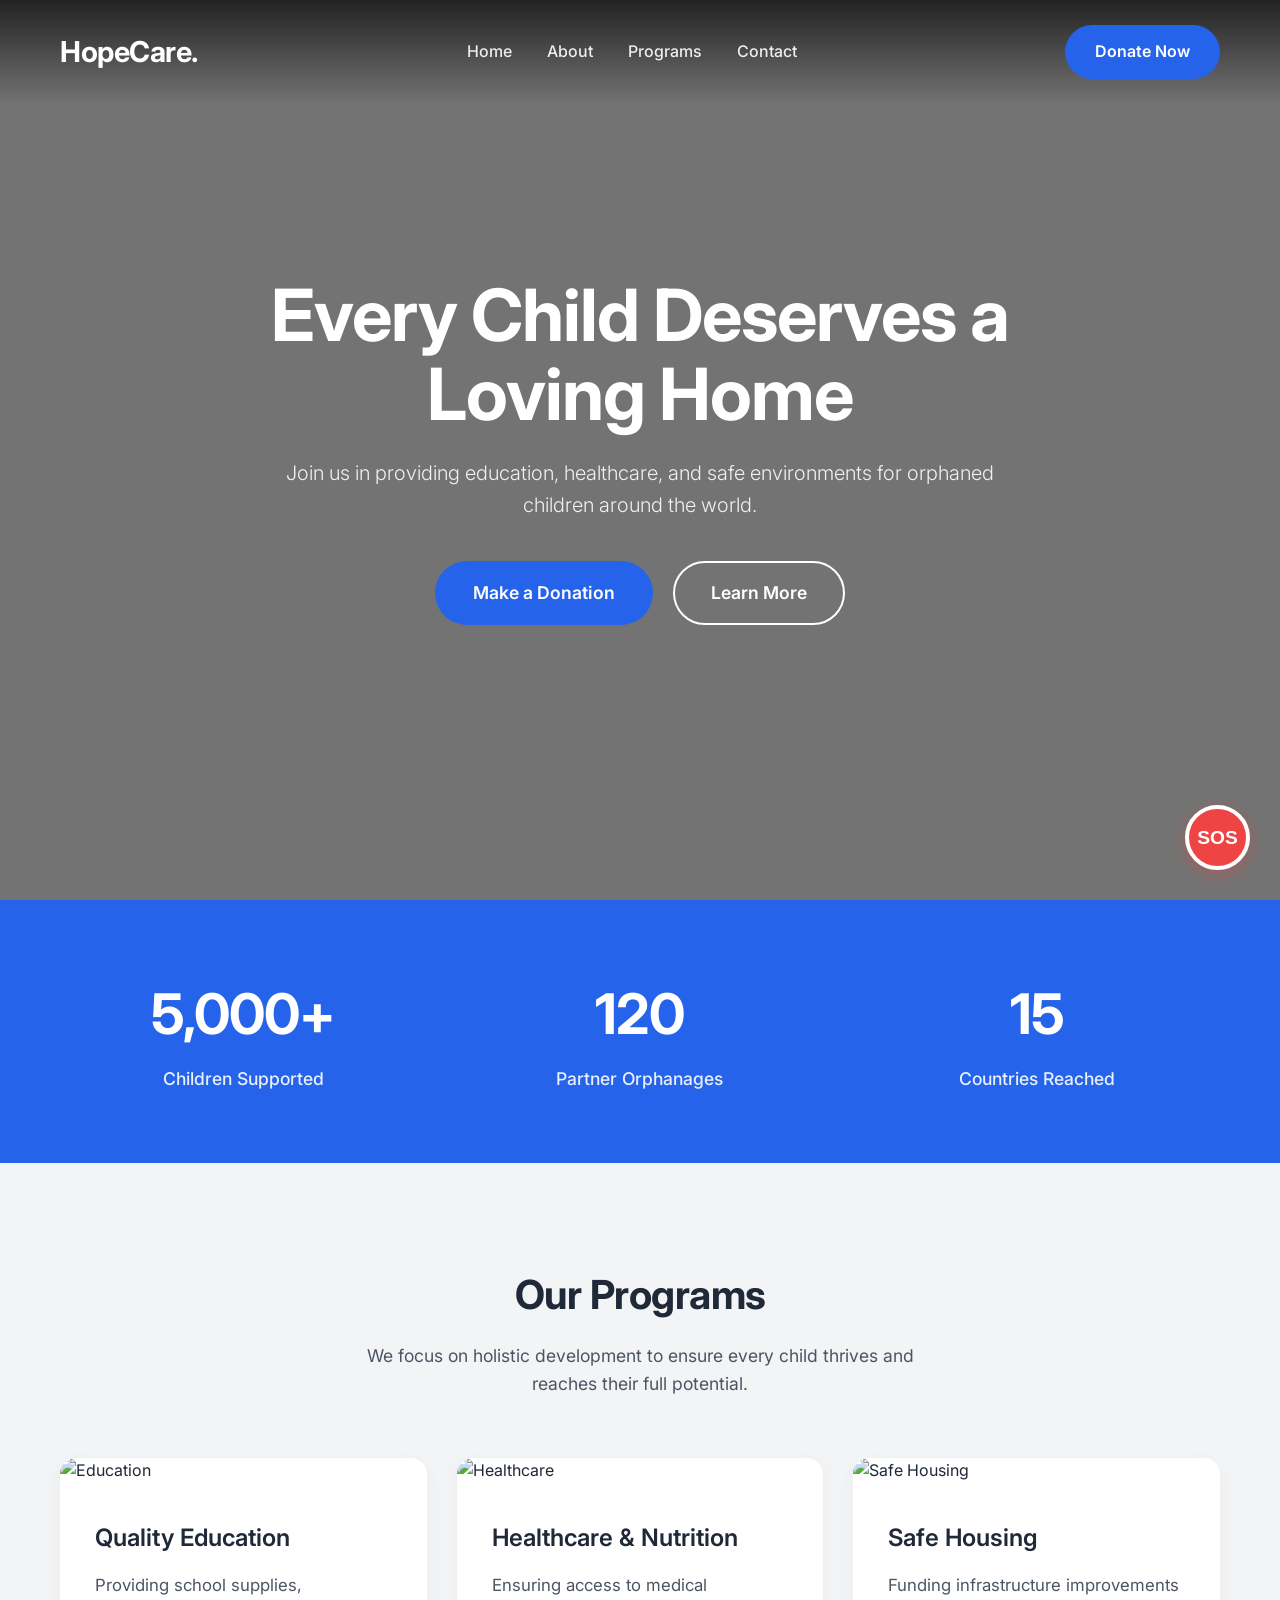
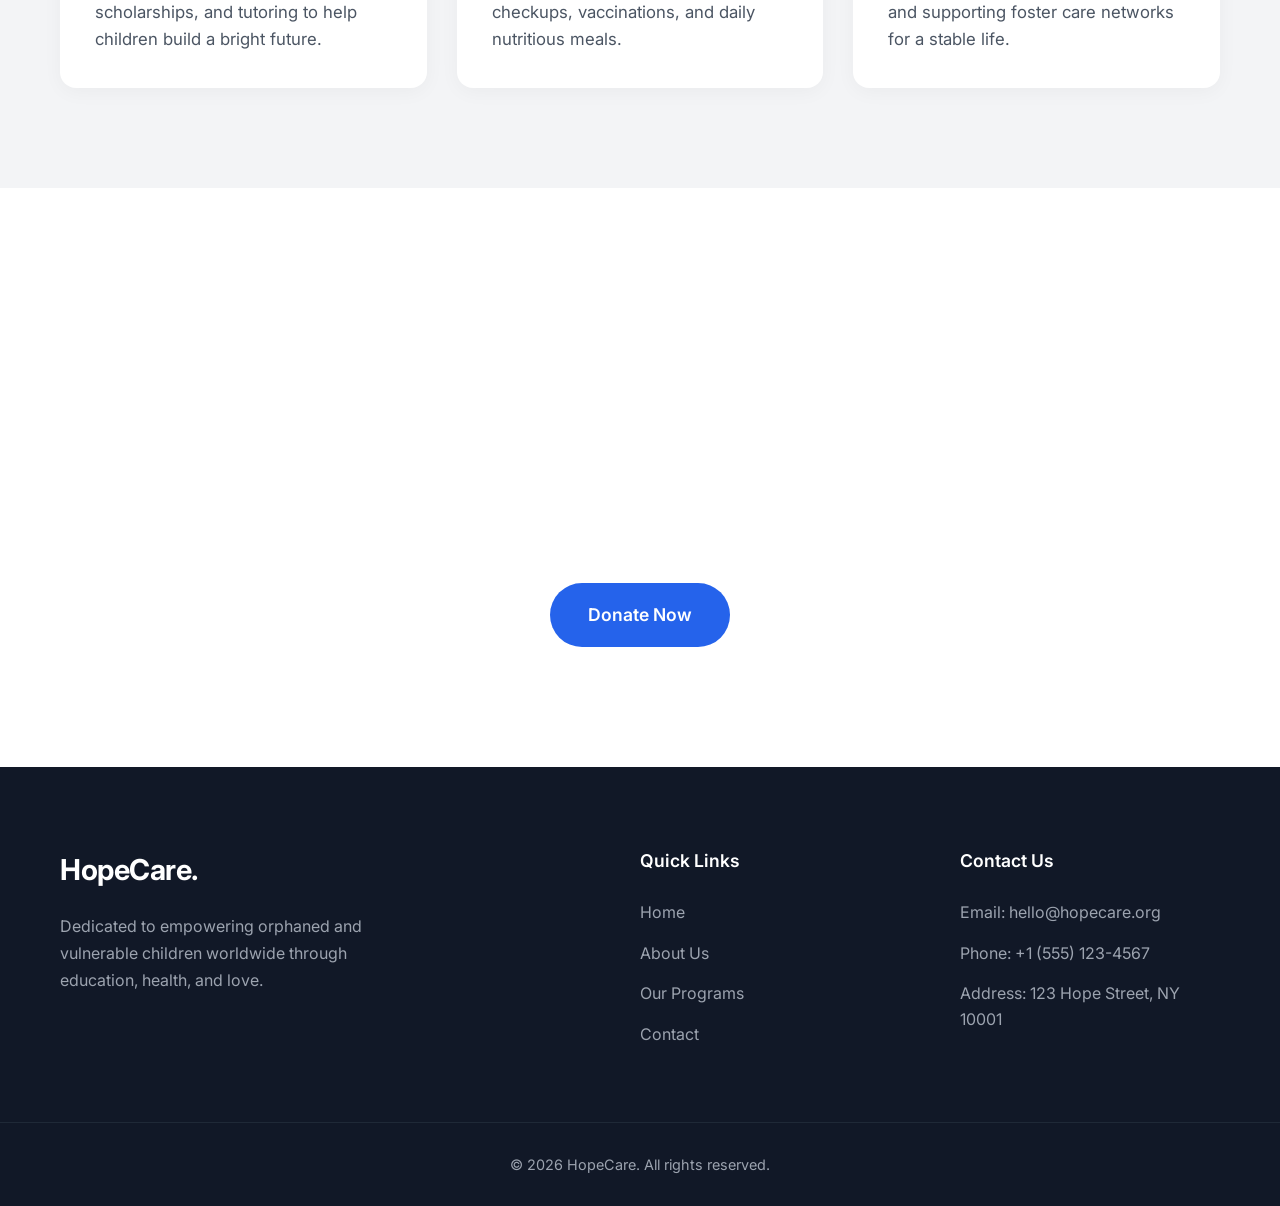
==== index.html @ 55dd601a "feat: Implement HopeCare website structure and styling Introduces the core HTML structure, CSS styli" ====
<!DOCTYPE html>
<html lang="en">
<head>
    <meta charset="UTF-8">
    <meta name="viewport" content="width=device-width, initial-scale=1.0">
    <title>HopeCare - Orphan Support</title>
    <link rel="stylesheet" href="/src/index.css">
    <link href="https://fonts.googleapis.com/css2?family=Inter:wght@300;400;500;600;700&display=swap" rel="stylesheet">
</head>
<body>
    <!-- Header -->
    <header class="header">
        <div class="container header-content">
            <a href="#" class="logo">HopeCare.</a>
            <nav class="nav">
                <ul class="nav-list">
                    <li><a href="index.html">Home</a></li>
                    <li><a href="about.html">About</a></li>
                    <li><a href="programs.html">Programs</a></li>
                    <li><a href="contact.html">Contact</a></li>
                </ul>
            </nav>
            <a href="#donate" class="btn btn-primary">Donate Now</a>
        </div>
    </header>

    <!-- Hero -->
    <section id="home" class="hero">
        <div class="hero-overlay"></div>
        <div class="container hero-content">
            <h1>Every Child Deserves a Loving Home</h1>
            <p>Join us in providing education, healthcare, and safe environments for orphaned children around the world.</p>
            <div class="hero-buttons">
                <a href="#donate" class="btn btn-primary btn-large">Make a Donation</a>
                <a href="about.html" class="btn btn-secondary btn-large">Learn More</a>
            </div>
        </div>
    </section>

    <!-- Stats -->
    <section class="stats">
        <div class="container stats-grid">
            <div class="stat-item">
                <h3>5,000+</h3>
                <p>Children Supported</p>
            </div>
            <div class="stat-item">
                <h3>120</h3>
                <p>Partner Orphanages</p>
            </div>
            <div class="stat-item">
                <h3>15</h3>
                <p>Countries Reached</p>
            </div>
        </div>
    </section>

    <!-- Programs -->
    <section id="programs" class="programs section">
        <div class="container">
            <div class="section-header">
                <h2>Our Programs</h2>
                <p>We focus on holistic development to ensure every child thrives and reaches their full potential.</p>
            </div>
            <div class="programs-grid">
                <div class="program-card">
                    <img src="https://images.unsplash.com/photo-1509062522246-3755977927d7?auto=format&fit=crop&w=600&q=80" alt="Education">
                    <div class="program-content">
                        <h3>Quality Education</h3>
                        <p>Providing school supplies, scholarships, and tutoring to help children build a bright future.</p>
                    </div>
                </div>
                <div class="program-card">
                    <img src="https://images.unsplash.com/photo-1505576399279-565b52d4ac71?auto=format&fit=crop&w=600&q=80" alt="Healthcare">
                    <div class="program-content">
                        <h3>Healthcare & Nutrition</h3>
                        <p>Ensuring access to medical checkups, vaccinations, and daily nutritious meals.</p>
                    </div>
                </div>
                <div class="program-card">
                    <img src="https://images.unsplash.com/photo-1516627145497-ae6968895b74?auto=format&fit=crop&w=600&q=80" alt="Safe Housing">
                    <div class="program-content">
                        <h3>Safe Housing</h3>
                        <p>Funding infrastructure improvements and supporting foster care networks for a stable life.</p>
                    </div>
                </div>
            </div>
        </div>
    </section>

    <!-- Call to Action -->
    <section id="donate" class="cta section">
        <div class="container cta-content">
            <h2>You Can Make a Difference Today</h2>
            <p>Your contribution directly impacts the lives of vulnerable children. Together, we can give them hope and a future.</p>
            <a href="#donate" class="btn btn-primary btn-large">Donate Now</a>
        </div>
    </section>

    <!-- Footer -->
    <footer id="contact" class="footer">
        <div class="container footer-grid">
            <div class="footer-about">
                <a href="#" class="logo">HopeCare.</a>
                <p>Dedicated to empowering orphaned and vulnerable children worldwide through education, health, and love.</p>
            </div>
            <div class="footer-links">
                <h4>Quick Links</h4>
                <ul>
                    <li><a href="index.html">Home</a></li>
                    <li><a href="about.html">About Us</a></li>
                    <li><a href="programs.html">Our Programs</a></li>
                    <li><a href="contact.html">Contact</a></li>
                </ul>
            </div>
            <div class="footer-contact">
                <h4>Contact Us</h4>
                <p>Email: hello@hopecare.org</p>
                <p>Phone: +1 (555) 123-4567</p>
                <p>Address: 123 Hope Street, NY 10001</p>
            </div>
        </div>
        <div class="footer-bottom">
            <p>&copy; 2026 HopeCare. All rights reserved.</p>
        </div>
    </footer>
    <!-- SOS Feature -->
    <button class="sos-btn" onclick="toggleSOS()">SOS</button>
    
    <div class="sos-modal" id="sosModal">
        <div class="sos-content">
            <span class="sos-close" onclick="toggleSOS()">&times;</span>
            <h2>Emergency SOS</h2>
            <p>If a child is in immediate danger, please contact local authorities immediately or use our emergency hotlines.</p>
            <div class="sos-actions">
                <a href="tel:911" class="btn btn-danger btn-large">Call Local Emergency (911)</a>
                <a href="tel:+18001234567" class="btn btn-primary btn-large">Call HopeCare Hotline</a>
                <button class="btn btn-outline" onclick="toggleSOS()">Cancel</button>
            </div>
        </div>
    </div>

    <script>
        function toggleSOS() {
            const modal = document.getElementById('sosModal');
            modal.classList.toggle('active');
        }
    </script>
</body>
</html>
---- src/index.css ----
:root {
    --primary-color: #2563eb;
    --primary-hover: #1d4ed8;
    --secondary-color: #ffffff;
    --text-main: #1f2937;
    --text-muted: #4b5563;
    --bg-light: #f3f4f6;
    --bg-white: #ffffff;
    --transition: all 0.3s ease;
}

* {
    margin: 0;
    padding: 0;
    box-sizing: border-box;
}

body {
    font-family: 'Inter', sans-serif;
    color: var(--text-main);
    line-height: 1.6;
    background-color: var(--bg-white);
    overflow-x: hidden;
}

a {
    text-decoration: none;
    color: inherit;
}

ul {
    list-style: none;
}

.container {
    width: 100%;
    max-width: 1200px;
    margin: 0 auto;
    padding: 0 20px;
}

.section {
    padding: 100px 0;
}

.section-header {
    text-align: center;
    margin-bottom: 60px;
}

.section-header h2 {
    font-size: 2.5rem;
    color: var(--text-main);
    margin-bottom: 15px;
    font-weight: 700;
    letter-spacing: -0.5px;
}

.section-header p {
    font-size: 1.1rem;
    color: var(--text-muted);
    max-width: 600px;
    margin: 0 auto;
}

/* Buttons */
.btn {
    display: inline-block;
    padding: 12px 28px;
    border-radius: 50px;
    font-weight: 600;
    text-align: center;
    cursor: pointer;
    transition: var(--transition);
    border: 2px solid transparent;
}

.btn-primary {
    background-color: var(--primary-color);
    color: white;
}

.btn-primary:hover {
    background-color: var(--primary-hover);
    transform: translateY(-2px);
    box-shadow: 0 4px 15px rgba(37, 99, 235, 0.3);
}

.btn-secondary {
    background-color: transparent;
    color: white;
    border-color: white;
}

.btn-secondary:hover {
    background-color: white;
    color: var(--text-main);
    transform: translateY(-2px);
}

.btn-large {
    padding: 16px 36px;
    font-size: 1.1rem;
}

/* Header */
.header {
    position: absolute;
    top: 0;
    left: 0;
    width: 100%;
    z-index: 100;
    padding: 25px 0;
    background: linear-gradient(to bottom, rgba(0,0,0,0.7) 0%, rgba(0,0,0,0) 100%);
}

.header-content {
    display: flex;
    justify-content: space-between;
    align-items: center;
}

.logo {
    font-size: 1.8rem;
    font-weight: 700;
    color: white;
    letter-spacing: -0.5px;
}

.nav-list {
    display: flex;
    gap: 35px;
}

.nav-list a {
    color: white;
    font-weight: 500;
    font-size: 1rem;
    transition: var(--transition);
    opacity: 0.9;
}

.nav-list a:hover {
    color: #93c5fd;
    opacity: 1;
}

/* Hero */
.hero {
    position: relative;
    height: 100vh;
    min-height: 600px;
    display: flex;
    align-items: center;
    background-image: url('https://images.unsplash.com/photo-1488521787991-ed7bbaae773c?auto=format&fit=crop&w=1920&q=80');
    background-size: cover;
    background-position: center;
}

.hero-overlay {
    position: absolute;
    top: 0;
    left: 0;
    width: 100%;
    height: 100%;
    background-color: rgba(0, 0, 0, 0.55);
}

.hero-content {
    position: relative;
    z-index: 1;
    text-align: center;
    color: white;
    max-width: 800px;
    margin: 0 auto;
}

.hero h1 {
    font-size: 4.5rem;
    font-weight: 700;
    line-height: 1.1;
    margin-bottom: 24px;
    letter-spacing: -1px;
}

.hero p {
    font-size: 1.25rem;
    margin-bottom: 40px;
    opacity: 0.9;
    font-weight: 300;
}

.hero-buttons {
    display: flex;
    gap: 20px;
    justify-content: center;
}

/* Stats */
.stats {
    background-color: var(--primary-color);
    color: white;
    padding: 70px 0;
}

.stats-grid {
    display: grid;
    grid-template-columns: repeat(3, 1fr);
    gap: 30px;
    text-align: center;
}

.stat-item h3 {
    font-size: 3.5rem;
    font-weight: 700;
    margin-bottom: 5px;
    letter-spacing: -1px;
}

.stat-item p {
    font-size: 1.1rem;
    opacity: 0.9;
    font-weight: 500;
}

/* Programs */
.programs {
    background-color: var(--bg-light);
}

.programs-grid {
    display: grid;
    grid-template-columns: repeat(auto-fit, minmax(320px, 1fr));
    gap: 30px;
}

.program-card {
    background: white;
    border-radius: 16px;
    overflow: hidden;
    box-shadow: 0 4px 20px rgba(0, 0, 0, 0.04);
    transition: var(--transition);
}

.program-card:hover {
    transform: translateY(-8px);
    box-shadow: 0 15px 30px rgba(0, 0, 0, 0.1);
}

.program-card img {
    width: 100%;
    height: 260px;
    object-fit: cover;
}

.program-content {
    padding: 35px;
}

.program-content h3 {
    font-size: 1.5rem;
    margin-bottom: 15px;
    color: var(--text-main);
    font-weight: 600;
}

.program-content p {
    color: var(--text-muted);
    margin-bottom: 0;
    font-size: 1.05rem;
}

/* CTA */
.cta {
    background: linear-gradient(rgba(37, 99, 235, 0.9), rgba(37, 99, 235, 0.9)), url('https://images.unsplash.com/photo-1511632765486-a01980e01a18?auto=format&fit=crop&w=1920&q=80');
    background-size: cover;
    background-position: center;
    background-attachment: fixed;
    color: white;
    text-align: center;
    padding: 120px 0;
}

.cta-content {
    max-width: 700px;
    margin: 0 auto;
}

.cta h2 {
    font-size: 3rem;
    margin-bottom: 20px;
    font-weight: 700;
    letter-spacing: -0.5px;
}

.cta p {
    font-size: 1.2rem;
    margin-bottom: 40px;
    opacity: 0.9;
    font-weight: 300;
}

/* Footer */
.footer {
    background-color: #111827;
    color: #9ca3af;
    padding: 80px 0 30px;
}

.footer-grid {
    display: grid;
    grid-template-columns: 2fr 1fr 1fr;
    gap: 60px;
    margin-bottom: 60px;
}

.footer-about .logo {
    display: inline-block;
    margin-bottom: 20px;
    color: white;
}

.footer-about p {
    max-width: 350px;
    line-height: 1.7;
}

.footer h4 {
    color: white;
    font-size: 1.1rem;
    margin-bottom: 25px;
    font-weight: 600;
}

.footer-links ul li {
    margin-bottom: 15px;
}

.footer-links a {
    transition: var(--transition);
}

.footer-links a:hover {
    color: white;
}

.footer-contact p {
    margin-bottom: 15px;
}

.footer-bottom {
    text-align: center;
    padding-top: 30px;
    border-top: 1px solid #1f2937;
    font-size: 0.9rem;
}

/* Responsive */
@media (max-width: 1024px) {
    .hero h1 {
        font-size: 3.5rem;
    }
}

@media (max-width: 768px) {
    .header {
        padding: 20px 0;
        background: rgba(0,0,0,0.8);
    }
    .header-content {
        flex-direction: column;
        gap: 20px;
    }
    .nav-list {
        flex-wrap: wrap;
        justify-content: center;
        gap: 20px;
    }
    .hero h1 {
        font-size: 2.5rem;
    }
    .hero p {
        font-size: 1.1rem;
    }
    .hero-buttons {
        flex-direction: column;
        gap: 15px;
    }
    .stats-grid {
        grid-template-columns: 1fr;
        gap: 40px;
    }
    .section-header h2 {
        font-size: 2rem;
    }
    .cta h2 {
        font-size: 2.2rem;
    }
    .footer-grid {
        grid-template-columns: 1fr;
        gap: 40px;
        text-align: center;
    }
    .footer-about p {
        margin: 0 auto;
    }
}

/* Inner Pages */
.header.solid {
    background: #111827;
    padding: 15px 0;
    position: fixed;
}
.inner-hero {
    padding-top: 120px;
    padding-bottom: 60px;
    background: var(--primary-color);
    color: white;
    text-align: center;
}
.inner-hero h1 {
    font-size: 3rem;
    margin-bottom: 15px;
}

/* SOS Feature */
.sos-btn {
    position: fixed;
    bottom: 30px;
    right: 30px;
    background-color: #ef4444;
    color: white;
    width: 65px;
    height: 65px;
    border-radius: 50%;
    display: flex;
    align-items: center;
    justify-content: center;
    font-weight: 800;
    font-size: 1.2rem;
    box-shadow: 0 4px 15px rgba(239, 68, 68, 0.4);
    z-index: 1000;
    cursor: pointer;
    animation: pulse 2s infinite;
    border: 4px solid white;
}
@keyframes pulse {
    0% { box-shadow: 0 0 0 0 rgba(239, 68, 68, 0.7); }
    70% { box-shadow: 0 0 0 15px rgba(239, 68, 68, 0); }
    100% { box-shadow: 0 0 0 0 rgba(239, 68, 68, 0); }
}
.sos-modal {
    display: none;
    position: fixed;
    inset: 0;
    background: rgba(0,0,0,0.85);
    z-index: 1001;
    align-items: center;
    justify-content: center;
    padding: 20px;
}
.sos-modal.active {
    display: flex;
}
.sos-content {
    background: white;
    padding: 40px;
    border-radius: 16px;
    max-width: 500px;
    width: 100%;
    text-align: center;
    position: relative;
}
.sos-content h2 {
    color: #ef4444;
    font-size: 2rem;
    margin-bottom: 15px;
}
.sos-content p {
    margin-bottom: 25px;
    color: var(--text-muted);
}
.sos-close {
    position: absolute;
    top: 15px;
    right: 20px;
    font-size: 1.5rem;
    cursor: pointer;
    color: var(--text-muted);
}
.sos-actions {
    display: flex;
    flex-direction: column;
    gap: 15px;
}
.btn-danger {
    background-color: #ef4444;
    color: white;
}
.btn-danger:hover {
    background-color: #dc2626;
}
.btn-outline {
    background-color: transparent;
    border: 2px solid var(--text-muted);
    color: var(--text-main);
}

/* Forms */
.form-group {
    margin-bottom: 20px;
    text-align: left;
}
.form-group label {
    display: block;
    margin-bottom: 8px;
    font-weight: 500;
}
.form-control {
    width: 100%;
    padding: 12px 15px;
    border: 1px solid #d1d5db;
    border-radius: 8px;
    font-family: inherit;
    font-size: 1rem;
}
textarea.form-control {
    resize: vertical;
    min-height: 120px;
}
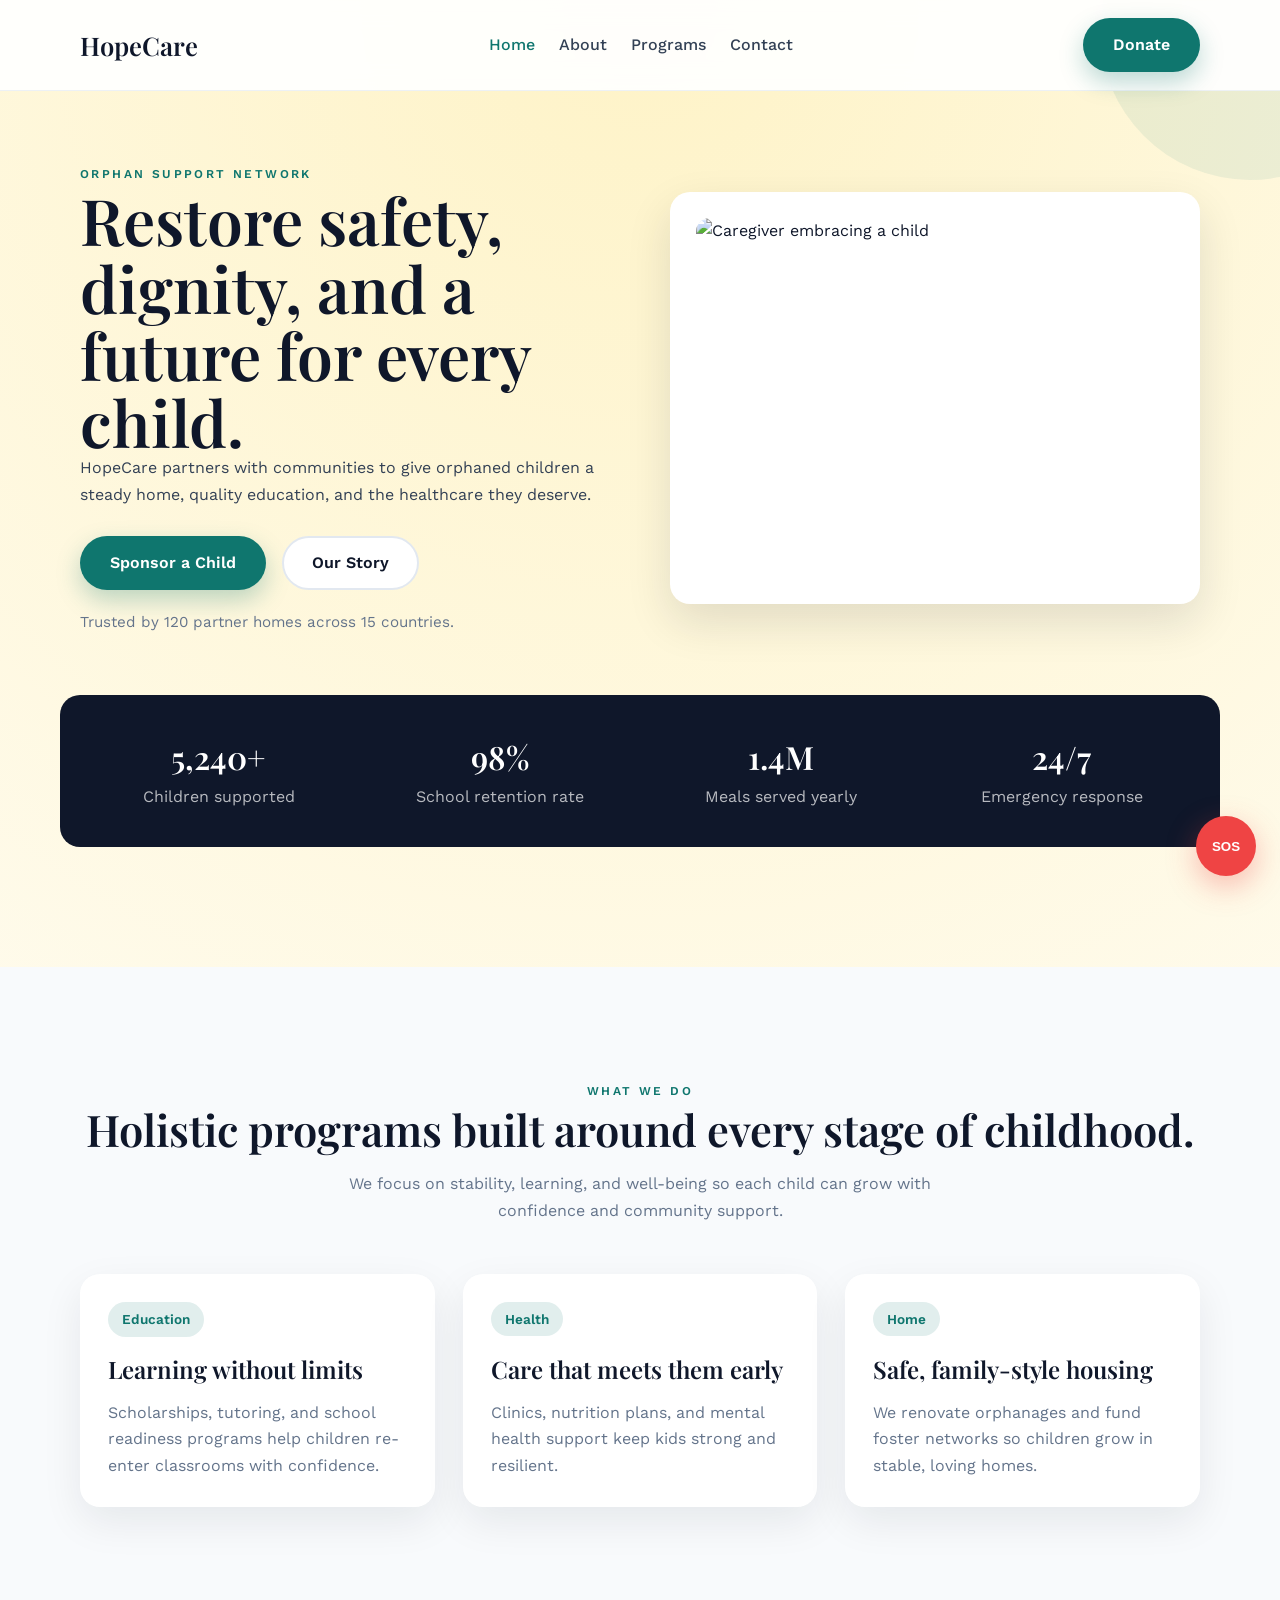
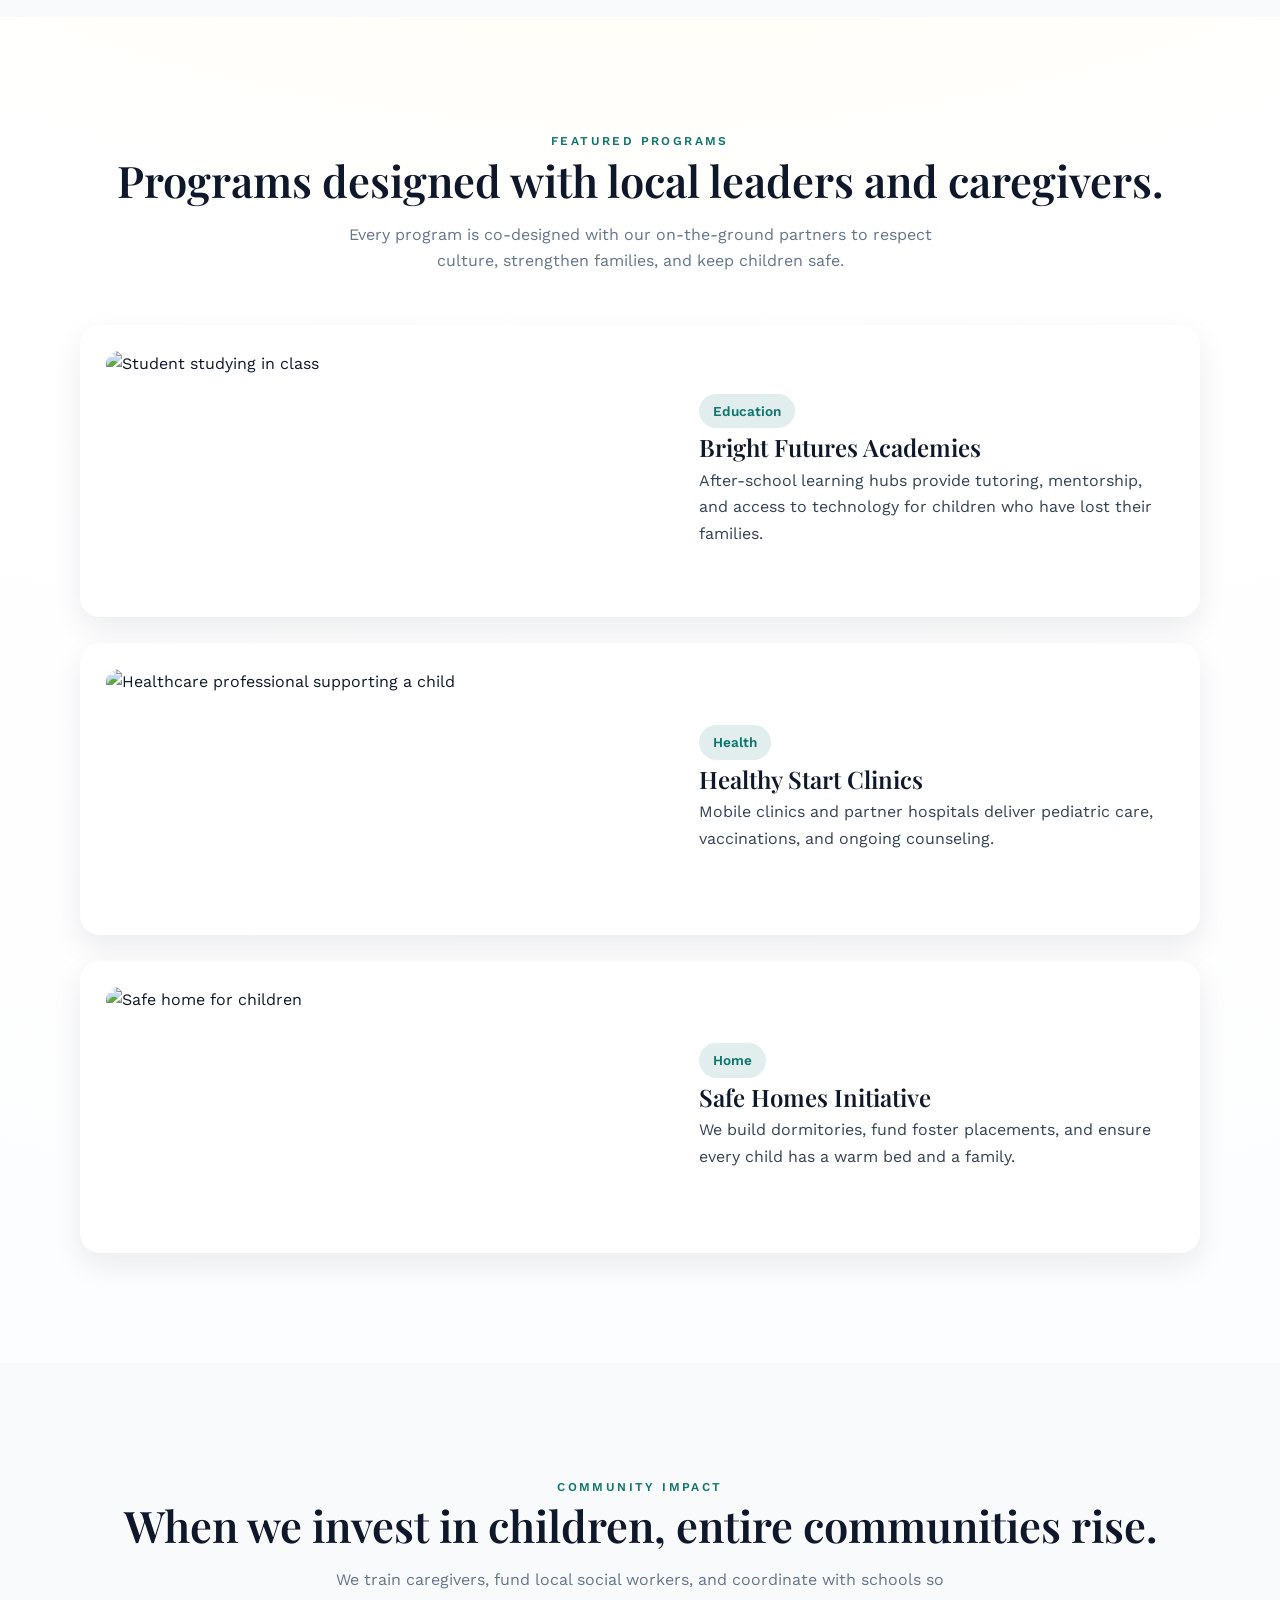
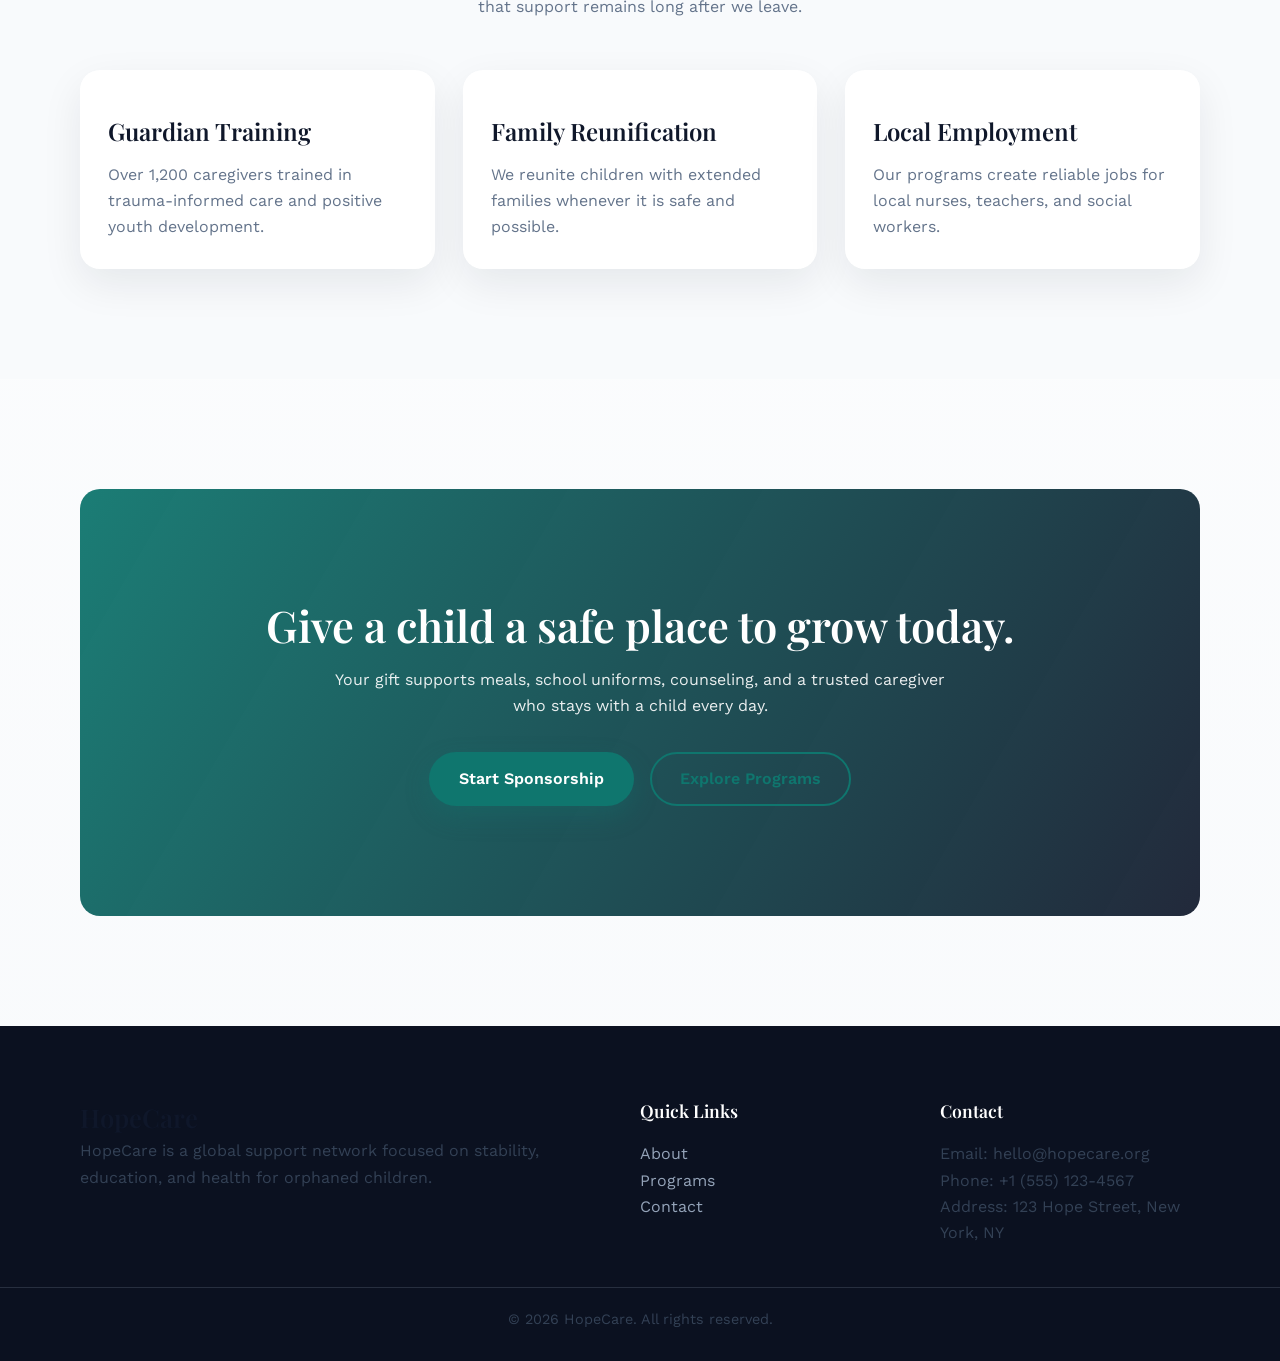
==== commit 1c8a3278: "The prject is ready" ====
--- a/index.html
+++ b/index.html
@@ -3,147 +3,210 @@
 <head>
     <meta charset="UTF-8">
     <meta name="viewport" content="width=device-width, initial-scale=1.0">
-    <title>HopeCare - Orphan Support</title>
-    <link rel="stylesheet" href="/src/index.css">
-    <link href="https://fonts.googleapis.com/css2?family=Inter:wght@300;400;500;600;700&display=swap" rel="stylesheet">
+    <meta name="description" content="HopeCare provides education, healthcare, and safe homes for orphaned children.">
+    <title>HopeCare | Orphan Support Network</title>
+    <link rel="stylesheet" href="css/style.css">
+    <link rel="preconnect" href="https://fonts.googleapis.com">
+    <link rel="preconnect" href="https://fonts.gstatic.com" crossorigin>
+    <link href="https://fonts.googleapis.com/css2?family=Playfair+Display:wght@400;600;700&family=Work+Sans:wght@300;400;500;600&display=swap" rel="stylesheet">
 </head>
 <body>
-    <!-- Header -->
     <header class="header">
-        <div class="container header-content">
-            <a href="#" class="logo">HopeCare.</a>
-            <nav class="nav">
+        <div class="container">
+            <a class="logo" href="index.html">HopeCare</a>
+            <nav aria-label="Main">
                 <ul class="nav-list">
-                    <li><a href="index.html">Home</a></li>
+                    <li><a class="active" href="index.html">Home</a></li>
                     <li><a href="about.html">About</a></li>
                     <li><a href="programs.html">Programs</a></li>
-                    <li><a href="contact.html">Contact</a></li>
+                    <li><a href="contact.php">Contact</a></li>
                 </ul>
             </nav>
-            <a href="#donate" class="btn btn-primary">Donate Now</a>
+            <a class="btn btn-primary" href="#donate">Donate</a>
         </div>
     </header>
 
-    <!-- Hero -->
-    <section id="home" class="hero">
-        <div class="hero-overlay"></div>
-        <div class="container hero-content">
-            <h1>Every Child Deserves a Loving Home</h1>
-            <p>Join us in providing education, healthcare, and safe environments for orphaned children around the world.</p>
-            <div class="hero-buttons">
-                <a href="#donate" class="btn btn-primary btn-large">Make a Donation</a>
-                <a href="about.html" class="btn btn-secondary btn-large">Learn More</a>
-            </div>
-        </div>
-    </section>
-
-    <!-- Stats -->
-    <section class="stats">
-        <div class="container stats-grid">
-            <div class="stat-item">
-                <h3>5,000+</h3>
-                <p>Children Supported</p>
-            </div>
-            <div class="stat-item">
-                <h3>120</h3>
-                <p>Partner Orphanages</p>
-            </div>
-            <div class="stat-item">
-                <h3>15</h3>
-                <p>Countries Reached</p>
-            </div>
-        </div>
-    </section>
-
-    <!-- Programs -->
-    <section id="programs" class="programs section">
-        <div class="container">
-            <div class="section-header">
-                <h2>Our Programs</h2>
-                <p>We focus on holistic development to ensure every child thrives and reaches their full potential.</p>
-            </div>
-            <div class="programs-grid">
-                <div class="program-card">
-                    <img src="https://images.unsplash.com/photo-1509062522246-3755977927d7?auto=format&fit=crop&w=600&q=80" alt="Education">
-                    <div class="program-content">
-                        <h3>Quality Education</h3>
-                        <p>Providing school supplies, scholarships, and tutoring to help children build a bright future.</p>
-                    </div>
-                </div>
-                <div class="program-card">
-                    <img src="https://images.unsplash.com/photo-1505576399279-565b52d4ac71?auto=format&fit=crop&w=600&q=80" alt="Healthcare">
-                    <div class="program-content">
-                        <h3>Healthcare & Nutrition</h3>
-                        <p>Ensuring access to medical checkups, vaccinations, and daily nutritious meals.</p>
-                    </div>
-                </div>
-                <div class="program-card">
-                    <img src="https://images.unsplash.com/photo-1516627145497-ae6968895b74?auto=format&fit=crop&w=600&q=80" alt="Safe Housing">
-                    <div class="program-content">
-                        <h3>Safe Housing</h3>
-                        <p>Funding infrastructure improvements and supporting foster care networks for a stable life.</p>
-                    </div>
-                </div>
-            </div>
-        </div>
-    </section>
-
-    <!-- Call to Action -->
-    <section id="donate" class="cta section">
-        <div class="container cta-content">
-            <h2>You Can Make a Difference Today</h2>
-            <p>Your contribution directly impacts the lives of vulnerable children. Together, we can give them hope and a future.</p>
-            <a href="#donate" class="btn btn-primary btn-large">Donate Now</a>
-        </div>
-    </section>
-
-    <!-- Footer -->
-    <footer id="contact" class="footer">
+    <main>
+        <section class="hero">
+            <div class="container hero-grid">
+                <div class="reveal">
+                    <span class="eyebrow">Orphan Support Network</span>
+                    <h1>Restore safety, dignity, and a future for every child.</h1>
+                    <p>HopeCare partners with communities to give orphaned children a steady home, quality education, and the healthcare they deserve.</p>
+                    <div class="hero-actions">
+                        <a class="btn btn-primary" href="#donate">Sponsor a Child</a>
+                        <a class="btn btn-ghost" href="about.html">Our Story</a>
+                    </div>
+                    <p class="hero-note">Trusted by 120 partner homes across 15 countries.</p>
+                </div>
+                <div class="hero-card reveal">
+                    <img src="https://images.unsplash.com/photo-1509099836639-18ba1795216d?auto=format&fit=crop&w=900&q=80" alt="Caregiver embracing a child">
+                </div>
+            </div>
+            <div class="container impact-strip stagger">
+                <div>
+                    <h3>5,240+</h3>
+                    <p>Children supported</p>
+                </div>
+                <div>
+                    <h3>98%</h3>
+                    <p>School retention rate</p>
+                </div>
+                <div>
+                    <h3>1.4M</h3>
+                    <p>Meals served yearly</p>
+                </div>
+                <div>
+                    <h3>24/7</h3>
+                    <p>Emergency response</p>
+                </div>
+            </div>
+        </section>
+
+        <section class="section section-muted">
+            <div class="container">
+                <div class="section-title">
+                    <span class="eyebrow">What We Do</span>
+                    <h2>Holistic programs built around every stage of childhood.</h2>
+                    <p>We focus on stability, learning, and well-being so each child can grow with confidence and community support.</p>
+                </div>
+                <div class="grid-3 stagger">
+                    <div class="card">
+                        <span class="tag">Education</span>
+                        <h3>Learning without limits</h3>
+                        <p>Scholarships, tutoring, and school readiness programs help children re-enter classrooms with confidence.</p>
+                    </div>
+                    <div class="card">
+                        <span class="tag">Health</span>
+                        <h3>Care that meets them early</h3>
+                        <p>Clinics, nutrition plans, and mental health support keep kids strong and resilient.</p>
+                    </div>
+                    <div class="card">
+                        <span class="tag">Home</span>
+                        <h3>Safe, family-style housing</h3>
+                        <p>We renovate orphanages and fund foster networks so children grow in stable, loving homes.</p>
+                    </div>
+                </div>
+            </div>
+        </section>
+
+        <section class="section">
+            <div class="container">
+                <div class="section-title">
+                    <span class="eyebrow">Featured Programs</span>
+                    <h2>Programs designed with local leaders and caregivers.</h2>
+                    <p>Every program is co-designed with our on-the-ground partners to respect culture, strengthen families, and keep children safe.</p>
+                </div>
+                <div class="program-card reveal">
+                    <img src="https://images.unsplash.com/photo-1509062522246-3755977927d7?auto=format&fit=crop&w=900&q=80" alt="Student studying in class">
+                    <div>
+                        <span class="tag">Education</span>
+                        <h3>Bright Futures Academies</h3>
+                        <p>After-school learning hubs provide tutoring, mentorship, and access to technology for children who have lost their families.</p>
+                    </div>
+                </div>
+                <div class="program-card reveal">
+                    <img src="https://images.unsplash.com/photo-1505576399279-565b52d4ac71?auto=format&fit=crop&w=900&q=80" alt="Healthcare professional supporting a child">
+                    <div>
+                        <span class="tag">Health</span>
+                        <h3>Healthy Start Clinics</h3>
+                        <p>Mobile clinics and partner hospitals deliver pediatric care, vaccinations, and ongoing counseling.</p>
+                    </div>
+                </div>
+                <div class="program-card reveal">
+                    <img src="https://images.unsplash.com/photo-1516627145497-ae6968895b74?auto=format&fit=crop&w=900&q=80" alt="Safe home for children">
+                    <div>
+                        <span class="tag">Home</span>
+                        <h3>Safe Homes Initiative</h3>
+                        <p>We build dormitories, fund foster placements, and ensure every child has a warm bed and a family.</p>
+                    </div>
+                </div>
+            </div>
+        </section>
+
+        <section class="section section-muted">
+            <div class="container">
+                <div class="section-title">
+                    <span class="eyebrow">Community Impact</span>
+                    <h2>When we invest in children, entire communities rise.</h2>
+                    <p>We train caregivers, fund local social workers, and coordinate with schools so that support remains long after we leave.</p>
+                </div>
+                <div class="grid-3 stagger">
+                    <div class="card">
+                        <h3>Guardian Training</h3>
+                        <p>Over 1,200 caregivers trained in trauma-informed care and positive youth development.</p>
+                    </div>
+                    <div class="card">
+                        <h3>Family Reunification</h3>
+                        <p>We reunite children with extended families whenever it is safe and possible.</p>
+                    </div>
+                    <div class="card">
+                        <h3>Local Employment</h3>
+                        <p>Our programs create reliable jobs for local nurses, teachers, and social workers.</p>
+                    </div>
+                </div>
+            </div>
+        </section>
+
+        <section id="donate" class="section">
+            <div class="container">
+                <div class="cta">
+                    <h2>Give a child a safe place to grow today.</h2>
+                    <p>Your gift supports meals, school uniforms, counseling, and a trusted caregiver who stays with a child every day.</p>
+                    <div class="cta-actions">
+                        <a class="btn btn-primary" href="contact.php">Start Sponsorship</a>
+                        <a class="btn btn-outline" href="programs.html">Explore Programs</a>
+                    </div>
+                </div>
+            </div>
+        </section>
+    </main>
+
+    <footer class="footer">
         <div class="container footer-grid">
-            <div class="footer-about">
-                <a href="#" class="logo">HopeCare.</a>
-                <p>Dedicated to empowering orphaned and vulnerable children worldwide through education, health, and love.</p>
-            </div>
-            <div class="footer-links">
+            <div>
+                <a class="logo" href="index.html">HopeCare</a>
+                <p>HopeCare is a global support network focused on stability, education, and health for orphaned children.</p>
+            </div>
+            <div>
                 <h4>Quick Links</h4>
                 <ul>
-                    <li><a href="index.html">Home</a></li>
-                    <li><a href="about.html">About Us</a></li>
-                    <li><a href="programs.html">Our Programs</a></li>
-                    <li><a href="contact.html">Contact</a></li>
+                    <li><a href="about.html">About</a></li>
+                    <li><a href="programs.html">Programs</a></li>
+                    <li><a href="contact.php">Contact</a></li>
                 </ul>
             </div>
-            <div class="footer-contact">
-                <h4>Contact Us</h4>
+            <div>
+                <h4>Contact</h4>
                 <p>Email: hello@hopecare.org</p>
                 <p>Phone: +1 (555) 123-4567</p>
-                <p>Address: 123 Hope Street, NY 10001</p>
+                <p>Address: 123 Hope Street, New York, NY</p>
             </div>
         </div>
         <div class="footer-bottom">
             <p>&copy; 2026 HopeCare. All rights reserved.</p>
         </div>
     </footer>
-    <!-- SOS Feature -->
-    <button class="sos-btn" onclick="toggleSOS()">SOS</button>
-    
-    <div class="sos-modal" id="sosModal">
+
+    <button class="sos-btn" type="button" aria-controls="sosModal" onclick="toggleSOS()">SOS</button>
+    <div class="sos-modal" id="sosModal" role="dialog" aria-modal="true" aria-hidden="true">
         <div class="sos-content">
-            <span class="sos-close" onclick="toggleSOS()">&times;</span>
+            <button class="sos-close" type="button" aria-label="Close" onclick="toggleSOS()">&times;</button>
             <h2>Emergency SOS</h2>
-            <p>If a child is in immediate danger, please contact local authorities immediately or use our emergency hotlines.</p>
+            <p>If a child is in immediate danger, contact local authorities immediately or call our emergency response line.</p>
             <div class="sos-actions">
-                <a href="tel:911" class="btn btn-danger btn-large">Call Local Emergency (911)</a>
-                <a href="tel:+18001234567" class="btn btn-primary btn-large">Call HopeCare Hotline</a>
-                <button class="btn btn-outline" onclick="toggleSOS()">Cancel</button>
+                <a class="btn btn-primary" href="tel:+18001234567">Call HopeCare Hotline</a>
+                <a class="btn btn-ghost" href="tel:911">Call Local Emergency (911)</a>
+                <button class="btn btn-outline" type="button" onclick="toggleSOS()">Cancel</button>
             </div>
         </div>
     </div>
 
     <script>
         function toggleSOS() {
-            const modal = document.getElementById('sosModal');
-            modal.classList.toggle('active');
+            const modal = document.getElementById("sosModal");
+            const isOpen = modal.classList.toggle("active");
+            modal.setAttribute("aria-hidden", String(!isOpen));
         }
     </script>
 </body>
--- a/css/style.css
+++ b/css/style.css
@@ -0,0 +1,587 @@
+:root {
+    --ink: #0f172a;
+    --ink-soft: #334155;
+    --muted: #64748b;
+    --primary: #0f766e;
+    --primary-dark: #0f5e59;
+    --accent: #f59e0b;
+    --surface: #ffffff;
+    --surface-muted: #f8fafc;
+    --border: #e2e8f0;
+    --shadow: 0 18px 45px rgba(15, 23, 42, 0.12);
+    --radius-lg: 20px;
+    --radius-md: 14px;
+    --transition: 0.25s ease;
+}
+
+* {
+    margin: 0;
+    padding: 0;
+    box-sizing: border-box;
+}
+
+body {
+    font-family: "Work Sans", sans-serif;
+    color: var(--ink);
+    background: radial-gradient(circle at top, #fef3c7 0%, #fff 40%, #f8fafc 100%);
+    line-height: 1.65;
+}
+
+a {
+    color: inherit;
+    text-decoration: none;
+}
+
+img {
+    max-width: 100%;
+    display: block;
+}
+
+ul {
+    list-style: none;
+}
+
+.container {
+    width: 100%;
+    max-width: 1160px;
+    margin: 0 auto;
+    padding: 0 20px;
+}
+
+.section {
+    padding: 110px 0;
+}
+
+.section-muted {
+    background: var(--surface-muted);
+}
+
+.eyebrow {
+    text-transform: uppercase;
+    letter-spacing: 0.2em;
+    font-size: 0.75rem;
+    font-weight: 600;
+    color: var(--primary);
+}
+
+h1, h2, h3, h4 {
+    font-family: "Playfair Display", serif;
+    font-weight: 600;
+    color: var(--ink);
+}
+
+h1 {
+    font-size: clamp(2.8rem, 5vw, 4.3rem);
+    line-height: 1.05;
+}
+
+h2 {
+    font-size: clamp(2rem, 3.4vw, 3rem);
+    line-height: 1.2;
+}
+
+h3 {
+    font-size: 1.5rem;
+}
+
+p {
+    color: var(--ink-soft);
+}
+
+.btn {
+    display: inline-flex;
+    align-items: center;
+    justify-content: center;
+    padding: 12px 28px;
+    border-radius: 999px;
+    border: 2px solid transparent;
+    font-weight: 600;
+    transition: var(--transition);
+    cursor: pointer;
+}
+
+.btn-primary {
+    background: var(--primary);
+    color: #fff;
+    box-shadow: 0 10px 25px rgba(15, 118, 110, 0.28);
+}
+
+.btn-primary:hover {
+    transform: translateY(-2px);
+    background: var(--primary-dark);
+}
+
+.btn-outline {
+    border-color: var(--primary);
+    color: var(--primary);
+    background: transparent;
+}
+
+.btn-outline:hover {
+    background: var(--primary);
+    color: #fff;
+}
+
+.btn-ghost {
+    border-color: var(--border);
+    color: var(--ink);
+    background: #fff;
+}
+
+.btn-ghost:hover {
+    border-color: var(--primary);
+    color: var(--primary);
+}
+
+.header {
+    position: fixed;
+    top: 0;
+    left: 0;
+    width: 100%;
+    z-index: 1000;
+    background: rgba(255, 255, 255, 0.92);
+    border-bottom: 1px solid rgba(226, 232, 240, 0.6);
+    backdrop-filter: blur(12px);
+}
+
+.header .container {
+    display: flex;
+    align-items: center;
+    justify-content: space-between;
+    padding: 18px 20px;
+}
+
+.logo {
+    font-family: "Playfair Display", serif;
+    font-size: 1.6rem;
+    font-weight: 600;
+    color: var(--ink);
+}
+
+.nav-list {
+    display: flex;
+    gap: 24px;
+    align-items: center;
+    font-weight: 500;
+}
+
+.nav-list a {
+    color: var(--ink-soft);
+    transition: var(--transition);
+}
+
+.nav-list a.active,
+.nav-list a:hover {
+    color: var(--primary);
+}
+
+.hero {
+    padding: 160px 0 120px;
+    position: relative;
+    overflow: hidden;
+}
+
+.hero::before {
+    content: "";
+    position: absolute;
+    top: -120px;
+    right: -120px;
+    width: 300px;
+    height: 300px;
+    border-radius: 50%;
+    background: rgba(15, 118, 110, 0.08);
+}
+
+.hero-grid {
+    display: grid;
+    grid-template-columns: repeat(auto-fit, minmax(280px, 1fr));
+    gap: 60px;
+    align-items: center;
+}
+
+.hero-card {
+    background: #fff;
+    border-radius: var(--radius-lg);
+    padding: 26px;
+    box-shadow: var(--shadow);
+}
+
+.hero-card img {
+    border-radius: var(--radius-md);
+    object-fit: cover;
+    height: 360px;
+    width: 100%;
+}
+
+.hero-actions {
+    display: flex;
+    flex-wrap: wrap;
+    gap: 16px;
+    margin-top: 28px;
+}
+
+.hero-actions.center {
+    justify-content: center;
+}
+
+.hero-note {
+    margin-top: 20px;
+    font-size: 0.95rem;
+    color: var(--muted);
+}
+
+.impact-strip {
+    margin-top: 60px;
+    background: var(--ink);
+    color: #fff;
+    padding: 36px 30px;
+    border-radius: var(--radius-lg);
+    display: grid;
+    grid-template-columns: repeat(auto-fit, minmax(160px, 1fr));
+    gap: 24px;
+    text-align: center;
+}
+
+.impact-strip h3 {
+    color: #fff;
+    font-size: 2rem;
+}
+
+.impact-strip p {
+    color: rgba(255, 255, 255, 0.7);
+}
+
+.section-title {
+    text-align: center;
+    margin-bottom: 50px;
+}
+
+.section-title p {
+    max-width: 640px;
+    margin: 16px auto 0;
+    color: var(--muted);
+}
+
+.grid-3 {
+    display: grid;
+    grid-template-columns: repeat(auto-fit, minmax(240px, 1fr));
+    gap: 28px;
+}
+
+.card {
+    background: #fff;
+    padding: 28px;
+    border-radius: var(--radius-lg);
+    box-shadow: 0 15px 40px rgba(15, 23, 42, 0.08);
+}
+
+.card h3 {
+    margin: 14px 0 10px;
+}
+
+.card p {
+    color: var(--muted);
+}
+
+.program-card {
+    display: grid;
+    grid-template-columns: 1.2fr 1fr;
+    gap: 24px;
+    align-items: center;
+    background: #fff;
+    border-radius: var(--radius-lg);
+    padding: 26px;
+    box-shadow: 0 12px 30px rgba(15, 23, 42, 0.08);
+}
+
+.program-card img {
+    border-radius: var(--radius-md);
+    height: 240px;
+    object-fit: cover;
+}
+
+.program-card + .program-card {
+    margin-top: 26px;
+}
+
+.tag {
+    display: inline-flex;
+    align-items: center;
+    gap: 8px;
+    padding: 6px 14px;
+    border-radius: 999px;
+    background: rgba(15, 118, 110, 0.12);
+    color: var(--primary);
+    font-size: 0.85rem;
+    font-weight: 600;
+}
+
+.cta {
+    background: linear-gradient(120deg, rgba(15, 118, 110, 0.95), rgba(15, 23, 42, 0.92)),
+        url("https://images.unsplash.com/photo-1524504388940-b1c1722653e1?auto=format&fit=crop&w=1600&q=80") center/cover;
+    color: #fff;
+    text-align: center;
+    padding: 110px 20px;
+    border-radius: var(--radius-lg);
+}
+
+.cta h2,
+.cta p {
+    color: #fff;
+}
+
+.cta p {
+    margin: 16px auto 32px;
+    max-width: 620px;
+    opacity: 0.9;
+}
+
+.cta-actions {
+    display: flex;
+    flex-wrap: wrap;
+    justify-content: center;
+    gap: 16px;
+}
+
+.page-hero {
+    padding: 150px 0 80px;
+    background: linear-gradient(120deg, rgba(15, 118, 110, 0.9), rgba(15, 23, 42, 0.88)),
+        url("https://images.unsplash.com/photo-1488521787991-ed7bbaae773c?auto=format&fit=crop&w=1600&q=80") center/cover;
+    color: #fff;
+    text-align: center;
+}
+
+.page-hero h1,
+.page-hero p {
+    color: #fff;
+}
+
+.page-hero p {
+    margin-top: 16px;
+    max-width: 640px;
+    margin-left: auto;
+    margin-right: auto;
+    opacity: 0.9;
+}
+
+.timeline {
+    display: grid;
+    gap: 28px;
+    margin-top: 40px;
+}
+
+.timeline-item {
+    display: grid;
+    grid-template-columns: 120px 1fr;
+    gap: 20px;
+    padding: 24px;
+    background: #fff;
+    border-radius: var(--radius-md);
+    box-shadow: 0 10px 30px rgba(15, 23, 42, 0.08);
+}
+
+.timeline-item span {
+    font-weight: 600;
+    color: var(--primary);
+}
+
+.contact-grid {
+    display: grid;
+    grid-template-columns: repeat(auto-fit, minmax(280px, 1fr));
+    gap: 32px;
+    align-items: start;
+}
+
+.form-card {
+    background: #fff;
+    padding: 32px;
+    border-radius: var(--radius-lg);
+    box-shadow: 0 18px 45px rgba(15, 23, 42, 0.1);
+}
+
+.form-group {
+    margin-bottom: 18px;
+}
+
+label {
+    display: block;
+    margin-bottom: 8px;
+    font-weight: 600;
+    color: var(--ink);
+}
+
+input,
+select,
+textarea {
+    width: 100%;
+    padding: 12px 14px;
+    border: 1px solid var(--border);
+    border-radius: 10px;
+    font-family: inherit;
+    font-size: 1rem;
+}
+
+textarea {
+    min-height: 130px;
+    resize: vertical;
+}
+
+.notice {
+    padding: 14px 18px;
+    border-radius: 12px;
+    background: rgba(245, 158, 11, 0.15);
+    color: #92400e;
+    margin-bottom: 18px;
+    font-weight: 500;
+}
+
+.footer {
+    background: #0b1120;
+    color: #94a3b8;
+    padding: 70px 0 30px;
+}
+
+.footer-grid {
+    display: grid;
+    grid-template-columns: 2fr 1fr 1fr;
+    gap: 40px;
+    margin-bottom: 40px;
+}
+
+.footer h4 {
+    color: #fff;
+    margin-bottom: 16px;
+    font-size: 1.1rem;
+}
+
+.footer a:hover {
+    color: #fff;
+}
+
+.footer-bottom {
+    border-top: 1px solid rgba(148, 163, 184, 0.2);
+    padding-top: 20px;
+    text-align: center;
+    font-size: 0.9rem;
+}
+
+.sos-btn {
+    position: fixed;
+    bottom: 24px;
+    right: 24px;
+    width: 60px;
+    height: 60px;
+    border-radius: 50%;
+    border: none;
+    background: #ef4444;
+    color: #fff;
+    font-weight: 700;
+    cursor: pointer;
+    box-shadow: 0 10px 30px rgba(239, 68, 68, 0.35);
+    z-index: 2000;
+    animation: pulse 2s infinite;
+}
+
+.sos-modal {
+    position: fixed;
+    inset: 0;
+    background: rgba(15, 23, 42, 0.88);
+    display: none;
+    align-items: center;
+    justify-content: center;
+    padding: 20px;
+    z-index: 2100;
+}
+
+.sos-modal.active {
+    display: flex;
+}
+
+.sos-content {
+    background: #fff;
+    border-radius: var(--radius-lg);
+    padding: 32px;
+    max-width: 520px;
+    text-align: center;
+    position: relative;
+}
+
+.sos-content h2 {
+    color: #ef4444;
+    margin-bottom: 12px;
+}
+
+.sos-close {
+    position: absolute;
+    top: 14px;
+    right: 18px;
+    font-size: 1.4rem;
+    cursor: pointer;
+}
+
+.sos-actions {
+    display: grid;
+    gap: 12px;
+    margin-top: 20px;
+}
+
+@keyframes pulse {
+    0% { box-shadow: 0 0 0 0 rgba(239, 68, 68, 0.7); }
+    70% { box-shadow: 0 0 0 16px rgba(239, 68, 68, 0); }
+    100% { box-shadow: 0 0 0 0 rgba(239, 68, 68, 0); }
+}
+
+.reveal {
+    opacity: 0;
+    transform: translateY(18px);
+    animation: fadeUp 0.9s ease forwards;
+}
+
+.stagger > * {
+    animation: fadeUp 0.9s ease forwards;
+    opacity: 0;
+}
+
+.stagger > *:nth-child(1) { animation-delay: 0.05s; }
+.stagger > *:nth-child(2) { animation-delay: 0.15s; }
+.stagger > *:nth-child(3) { animation-delay: 0.25s; }
+.stagger > *:nth-child(4) { animation-delay: 0.35s; }
+
+@keyframes fadeUp {
+    0% { opacity: 0; transform: translateY(18px); }
+    100% { opacity: 1; transform: translateY(0); }
+}
+
+@media (max-width: 900px) {
+    .header .container {
+        flex-direction: column;
+        gap: 16px;
+    }
+
+    .hero {
+        padding-top: 140px;
+    }
+
+    .program-card {
+        grid-template-columns: 1fr;
+    }
+
+    .timeline-item {
+        grid-template-columns: 1fr;
+    }
+
+    .footer-grid {
+        grid-template-columns: 1fr;
+    }
+}
+
+@media (max-width: 600px) {
+    .nav-list {
+        flex-wrap: wrap;
+        justify-content: center;
+    }
+
+    .impact-strip {
+        text-align: left;
+    }
+}
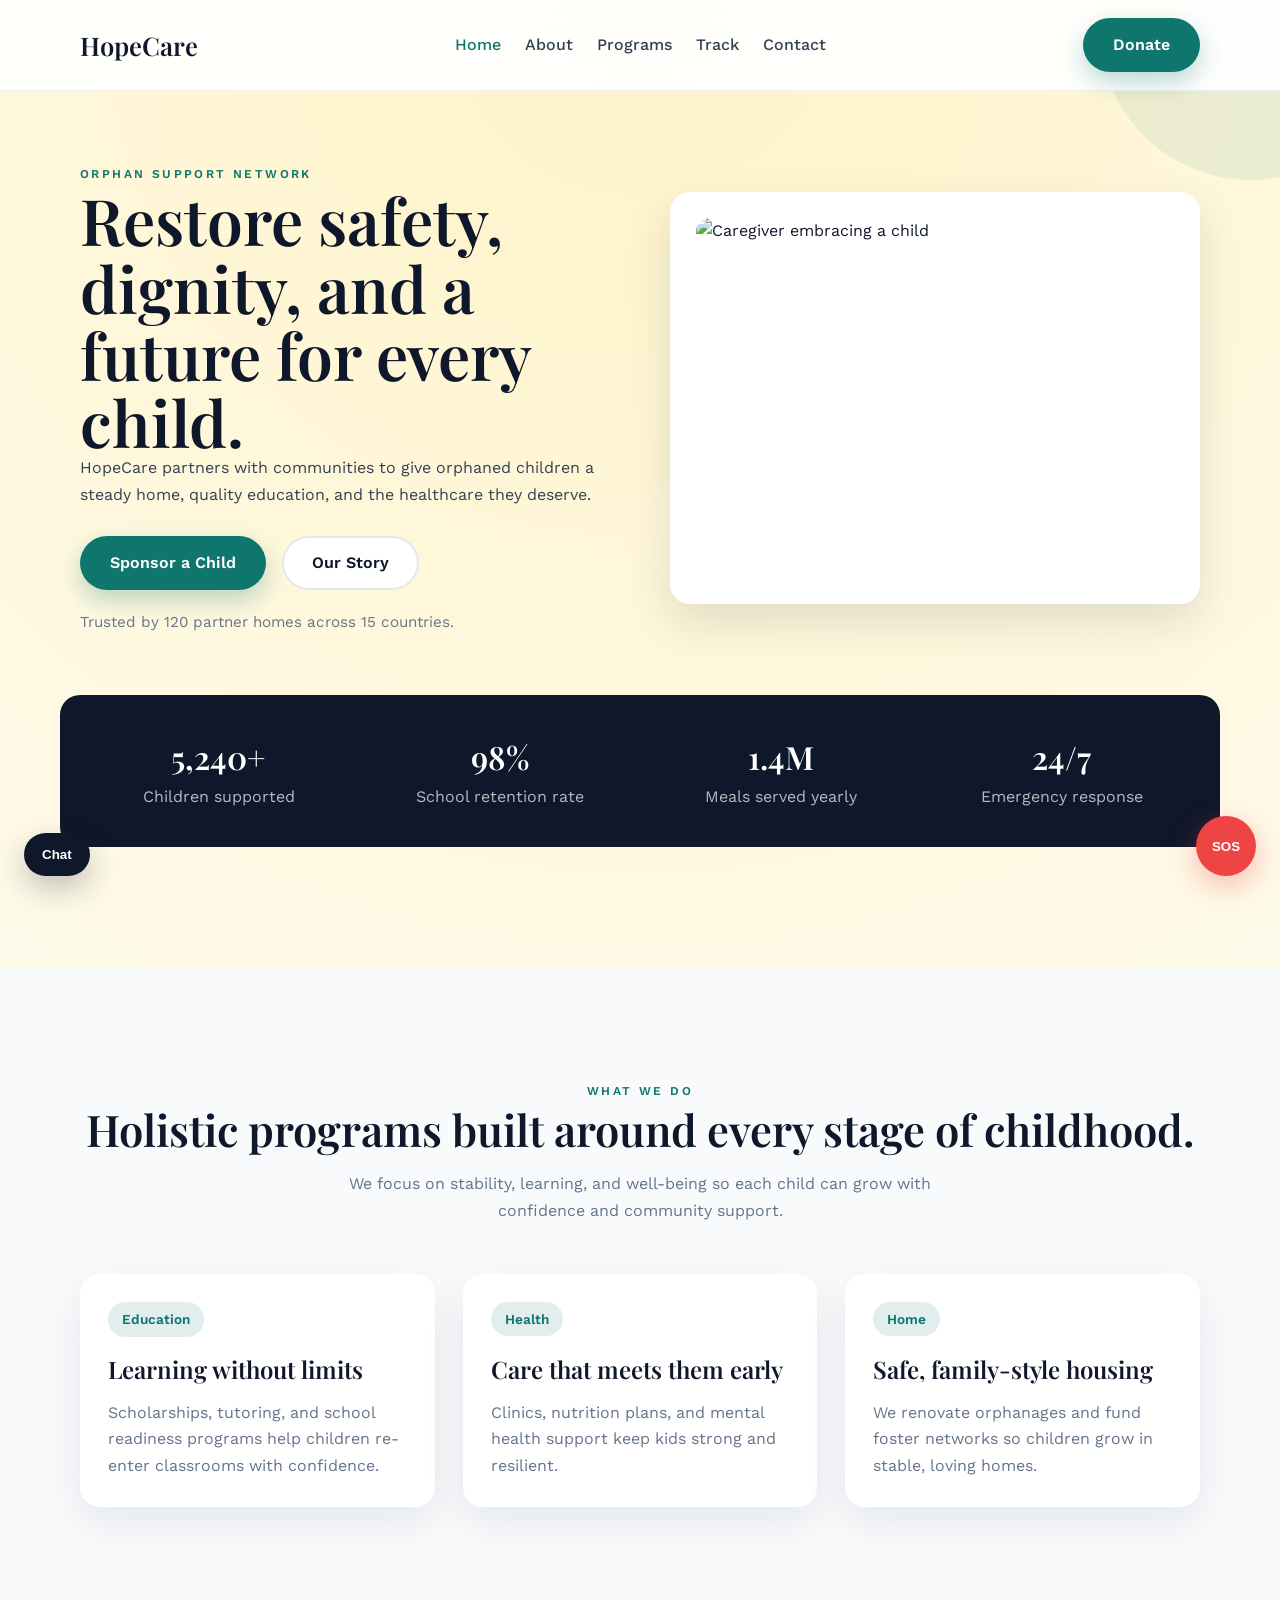
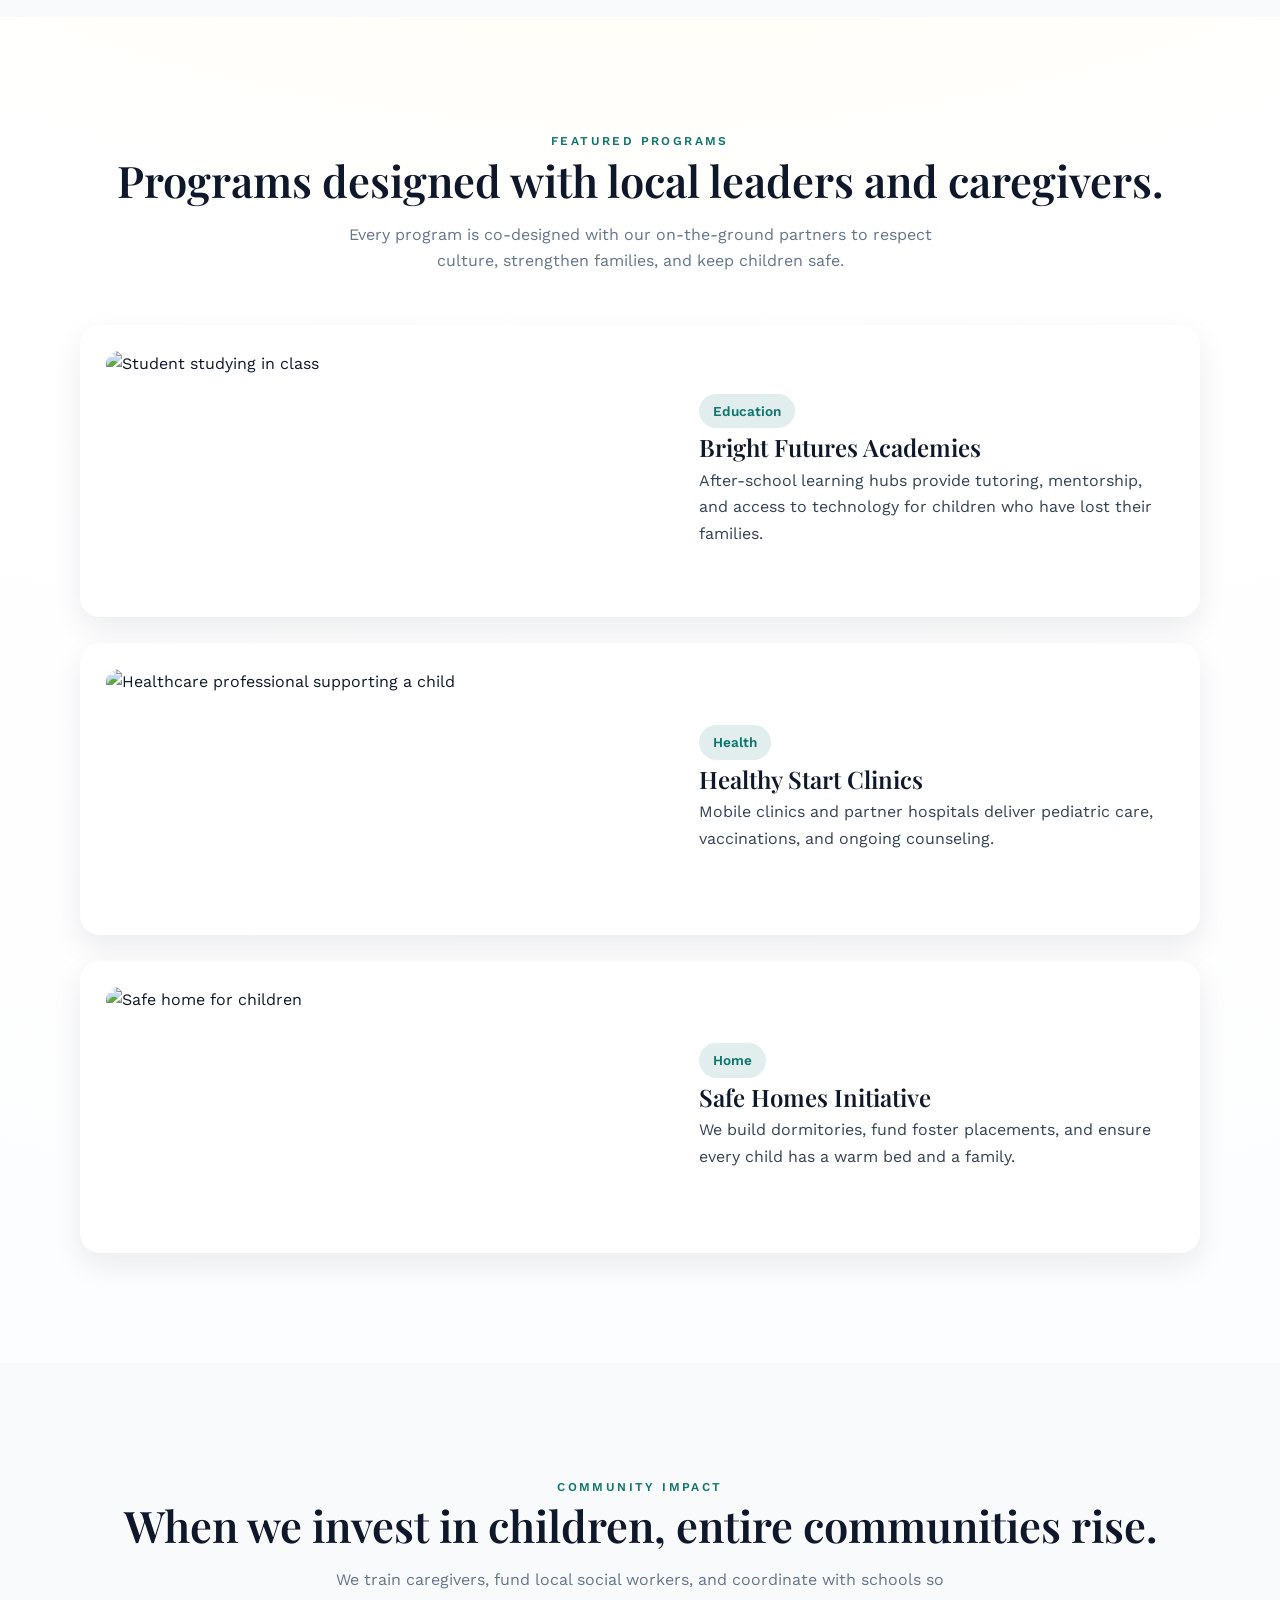
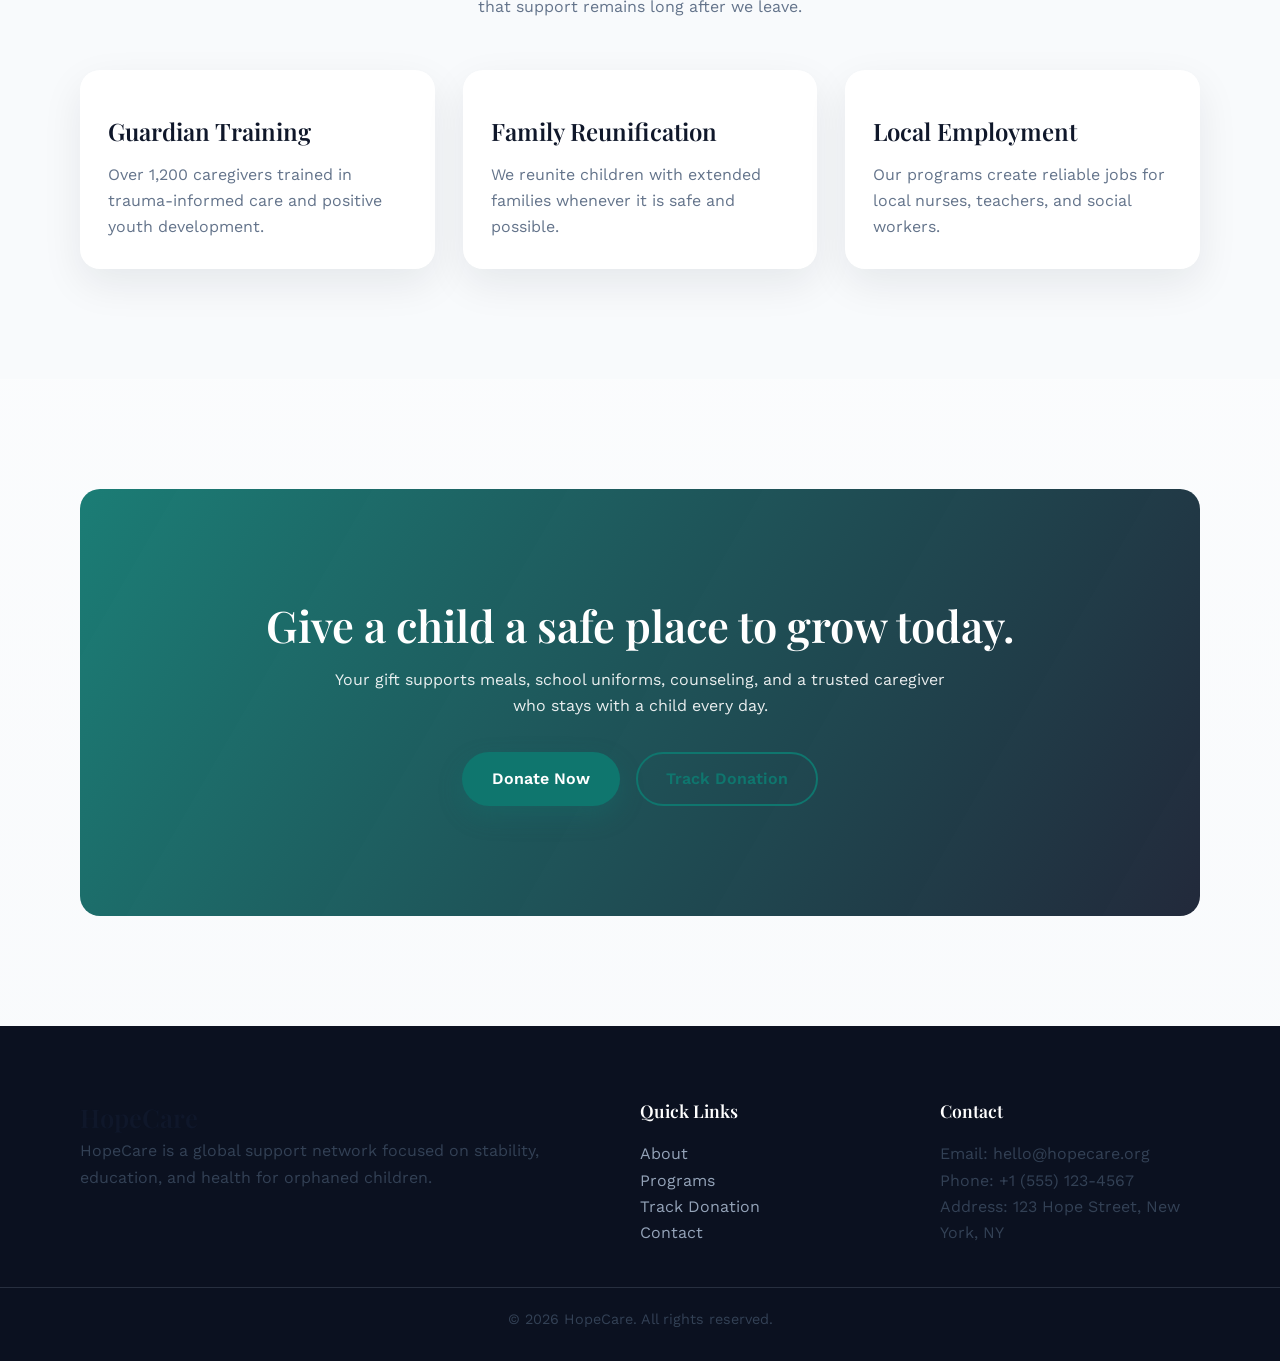
==== commit 316cb9bc: "The project is ready almost" ====
--- a/index.html
+++ b/index.html
@@ -19,10 +19,11 @@
                     <li><a class="active" href="index.html">Home</a></li>
                     <li><a href="about.html">About</a></li>
                     <li><a href="programs.html">Programs</a></li>
+                    <li><a href="donation-track.php">Track</a></li>
                     <li><a href="contact.php">Contact</a></li>
                 </ul>
             </nav>
-            <a class="btn btn-primary" href="#donate">Donate</a>
+            <a class="btn btn-primary" href="donation.php">Donate</a>
         </div>
     </header>
 
@@ -154,8 +155,8 @@
                     <h2>Give a child a safe place to grow today.</h2>
                     <p>Your gift supports meals, school uniforms, counseling, and a trusted caregiver who stays with a child every day.</p>
                     <div class="cta-actions">
-                        <a class="btn btn-primary" href="contact.php">Start Sponsorship</a>
-                        <a class="btn btn-outline" href="programs.html">Explore Programs</a>
+                        <a class="btn btn-primary" href="donation.php">Donate Now</a>
+                        <a class="btn btn-outline" href="donation-track.php">Track Donation</a>
                     </div>
                 </div>
             </div>
@@ -173,6 +174,7 @@
                 <ul>
                     <li><a href="about.html">About</a></li>
                     <li><a href="programs.html">Programs</a></li>
+                    <li><a href="donation-track.php">Track Donation</a></li>
                     <li><a href="contact.php">Contact</a></li>
                 </ul>
             </div>
@@ -202,6 +204,21 @@
         </div>
     </div>
 
+    <button class="chat-toggle" id="chatToggle" type="button">Chat</button>
+    <div class="chat-panel" id="chatPanel" aria-live="polite">
+        <div class="chat-header">
+            <h4>HopeCare Assistant</h4>
+            <button class="chat-close" id="chatClose" type="button">&times;</button>
+        </div>
+        <div class="chat-body" id="chatMessages">
+            <div class="chat-message bot">Hi! I can share ways to support orphaned children or explain our programs.</div>
+        </div>
+        <form class="chat-form" id="chatForm">
+            <input id="chatInput" type="text" placeholder="Ask about orphan support..." required>
+            <button class="btn btn-primary" type="submit">Send</button>
+        </form>
+    </div>
+
     <script>
         function toggleSOS() {
             const modal = document.getElementById("sosModal");
@@ -209,6 +226,7 @@
             modal.setAttribute("aria-hidden", String(!isOpen));
         }
     </script>
+    <script src="js/chatbot.js"></script>
 </body>
 </html>
 
--- a/css/style.css
+++ b/css/style.css
@@ -435,6 +435,72 @@
     font-weight: 500;
 }
 
+.inline-link {
+    color: var(--primary);
+    font-weight: 600;
+}
+
+.donation-grid {
+    display: grid;
+    grid-template-columns: repeat(auto-fit, minmax(280px, 1fr));
+    gap: 32px;
+    align-items: start;
+}
+
+.stack-card {
+    display: grid;
+    gap: 20px;
+}
+
+.tracking-card {
+    background: rgba(255, 255, 255, 0.12);
+    border: 1px solid rgba(255, 255, 255, 0.4);
+    border-radius: var(--radius-lg);
+    padding: 22px 24px;
+    margin: 24px auto 0;
+    max-width: 420px;
+}
+
+.tracking-label {
+    text-transform: uppercase;
+    letter-spacing: 0.16em;
+    font-size: 0.7rem;
+    color: rgba(255, 255, 255, 0.8);
+}
+
+.status-list {
+    display: grid;
+    gap: 12px;
+    margin-top: 16px;
+    color: var(--muted);
+}
+
+.status-pill {
+    display: inline-flex;
+    align-items: center;
+    justify-content: center;
+    padding: 6px 14px;
+    border-radius: 999px;
+    font-weight: 600;
+    font-size: 0.85rem;
+    text-transform: capitalize;
+}
+
+.status-pill.pending {
+    background: rgba(245, 158, 11, 0.2);
+    color: #92400e;
+}
+
+.status-pill.confirmed {
+    background: rgba(14, 116, 144, 0.18);
+    color: #0e7490;
+}
+
+.status-pill.delivered {
+    background: rgba(22, 163, 74, 0.18);
+    color: #15803d;
+}
+
 .footer {
     background: #0b1120;
     color: #94a3b8;
@@ -525,6 +591,111 @@
     margin-top: 20px;
 }
 
+/* Chatbot */
+.chat-toggle {
+    position: fixed;
+    bottom: 24px;
+    left: 24px;
+    background: var(--ink);
+    color: #fff;
+    border: none;
+    padding: 14px 18px;
+    border-radius: 999px;
+    font-weight: 600;
+    cursor: pointer;
+    box-shadow: 0 12px 30px rgba(15, 23, 42, 0.25);
+    z-index: 2000;
+}
+
+.chat-panel {
+    position: fixed;
+    bottom: 90px;
+    left: 24px;
+    width: min(360px, calc(100vw - 48px));
+    background: #fff;
+    border-radius: 18px;
+    box-shadow: var(--shadow);
+    display: none;
+    flex-direction: column;
+    overflow: hidden;
+    z-index: 2100;
+}
+
+.chat-panel.active {
+    display: flex;
+}
+
+.chat-header {
+    background: var(--ink);
+    color: #fff;
+    padding: 16px;
+    display: flex;
+    align-items: center;
+    justify-content: space-between;
+}
+
+.chat-header h4 {
+    font-size: 1.1rem;
+    font-family: "Work Sans", sans-serif;
+    font-weight: 600;
+}
+
+.chat-close {
+    background: transparent;
+    border: none;
+    color: #fff;
+    font-size: 1.3rem;
+    cursor: pointer;
+}
+
+.chat-body {
+    padding: 16px;
+    background: #f8fafc;
+    height: 320px;
+    overflow-y: auto;
+    display: flex;
+    flex-direction: column;
+    gap: 12px;
+}
+
+.chat-message {
+    padding: 10px 12px;
+    border-radius: 12px;
+    font-size: 0.95rem;
+    line-height: 1.4;
+}
+
+.chat-message.user {
+    align-self: flex-end;
+    background: var(--primary);
+    color: #fff;
+}
+
+.chat-message.bot {
+    align-self: flex-start;
+    background: #fff;
+    border: 1px solid var(--border);
+}
+
+.chat-form {
+    padding: 14px;
+    border-top: 1px solid var(--border);
+    display: flex;
+    gap: 10px;
+    background: #fff;
+}
+
+.chat-form input {
+    flex: 1;
+    border-radius: 999px;
+    padding: 10px 14px;
+}
+
+.chat-form button {
+    border-radius: 999px;
+    padding: 10px 16px;
+}
+
 @keyframes pulse {
     0% { box-shadow: 0 0 0 0 rgba(239, 68, 68, 0.7); }
     70% { box-shadow: 0 0 0 16px rgba(239, 68, 68, 0); }
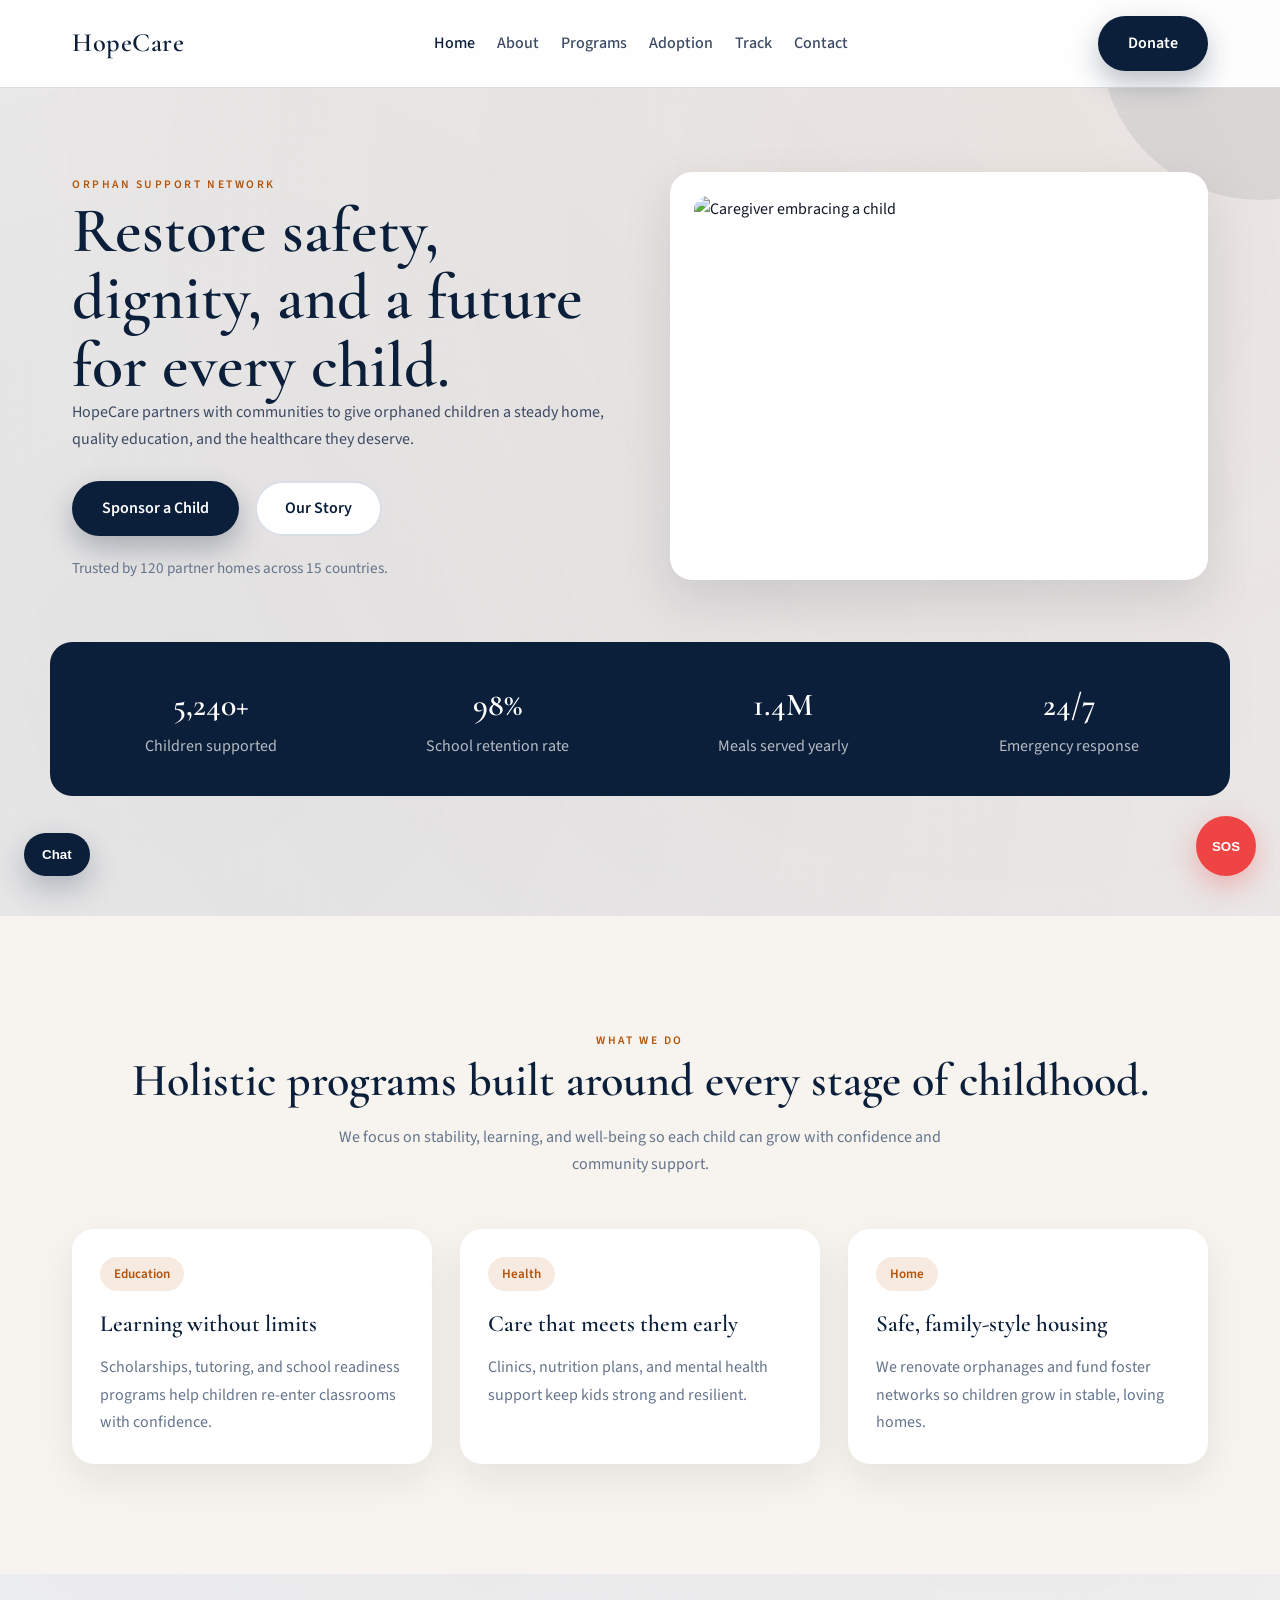
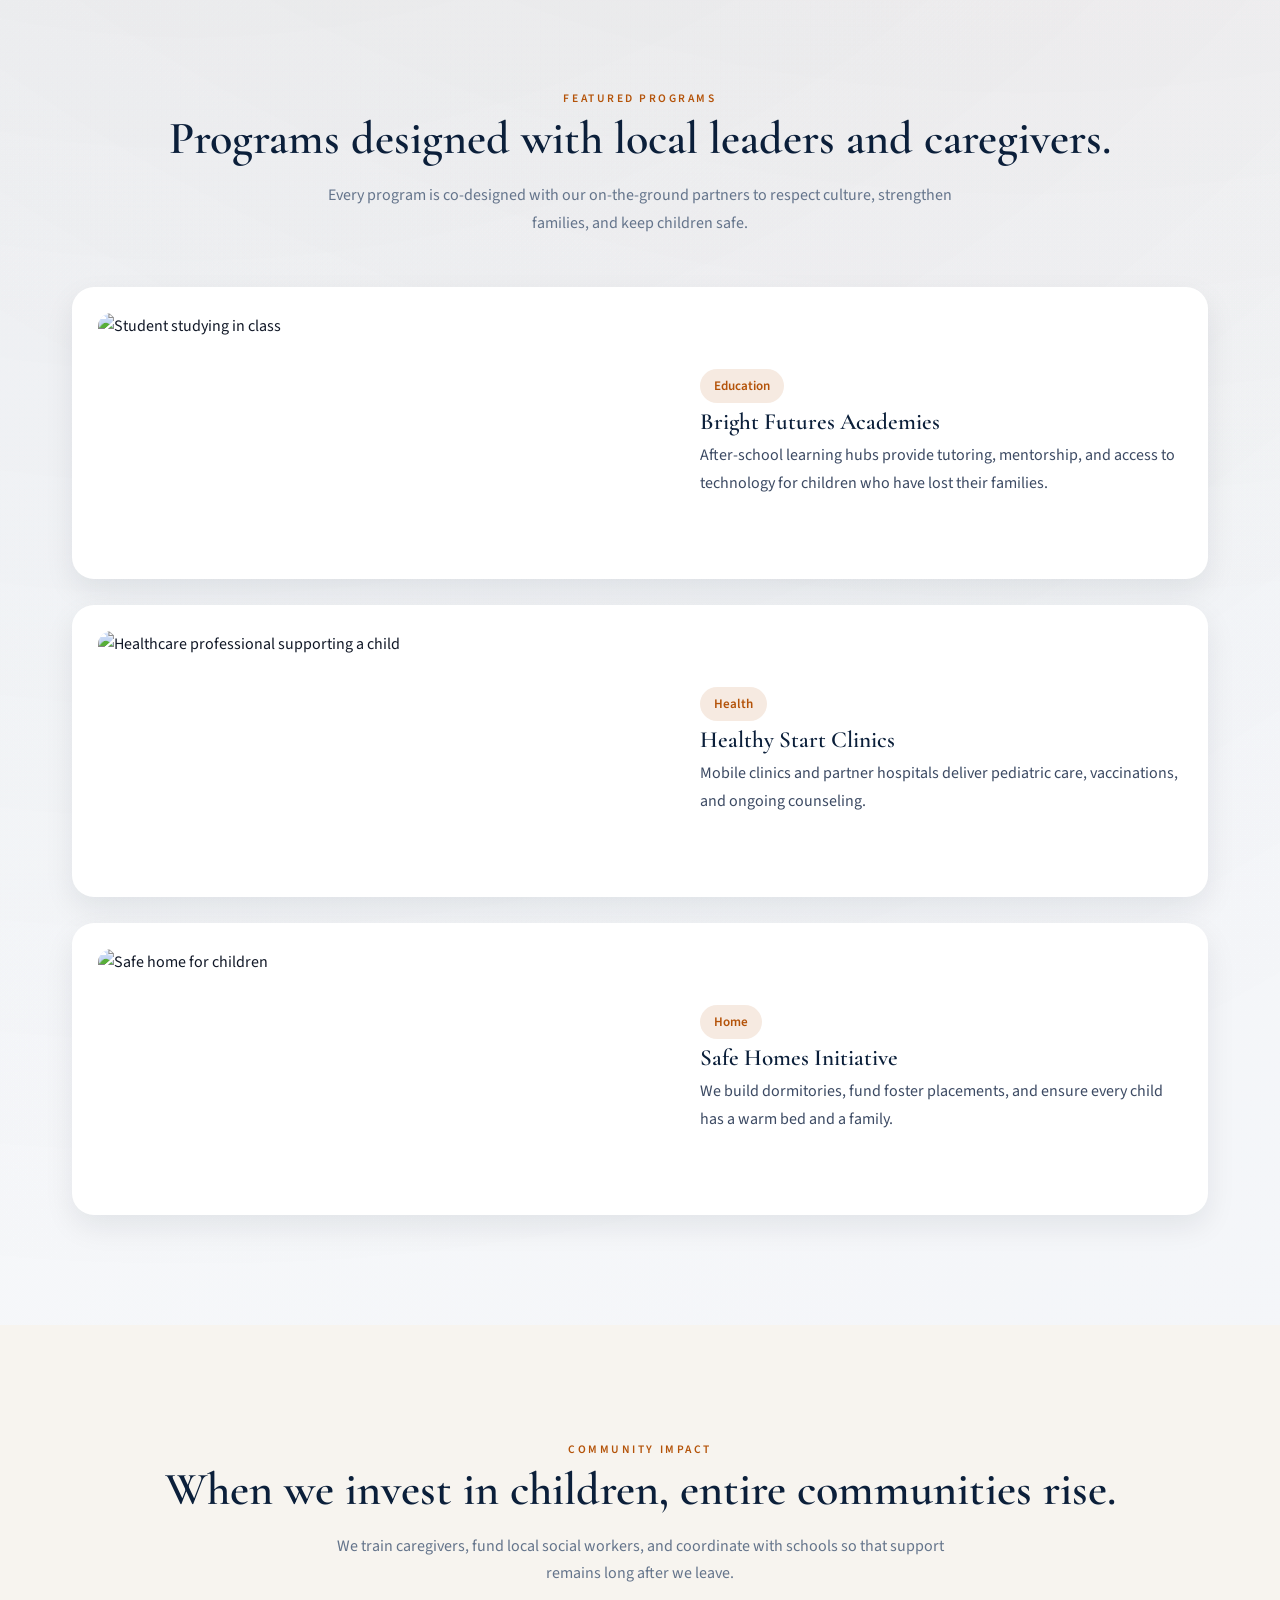
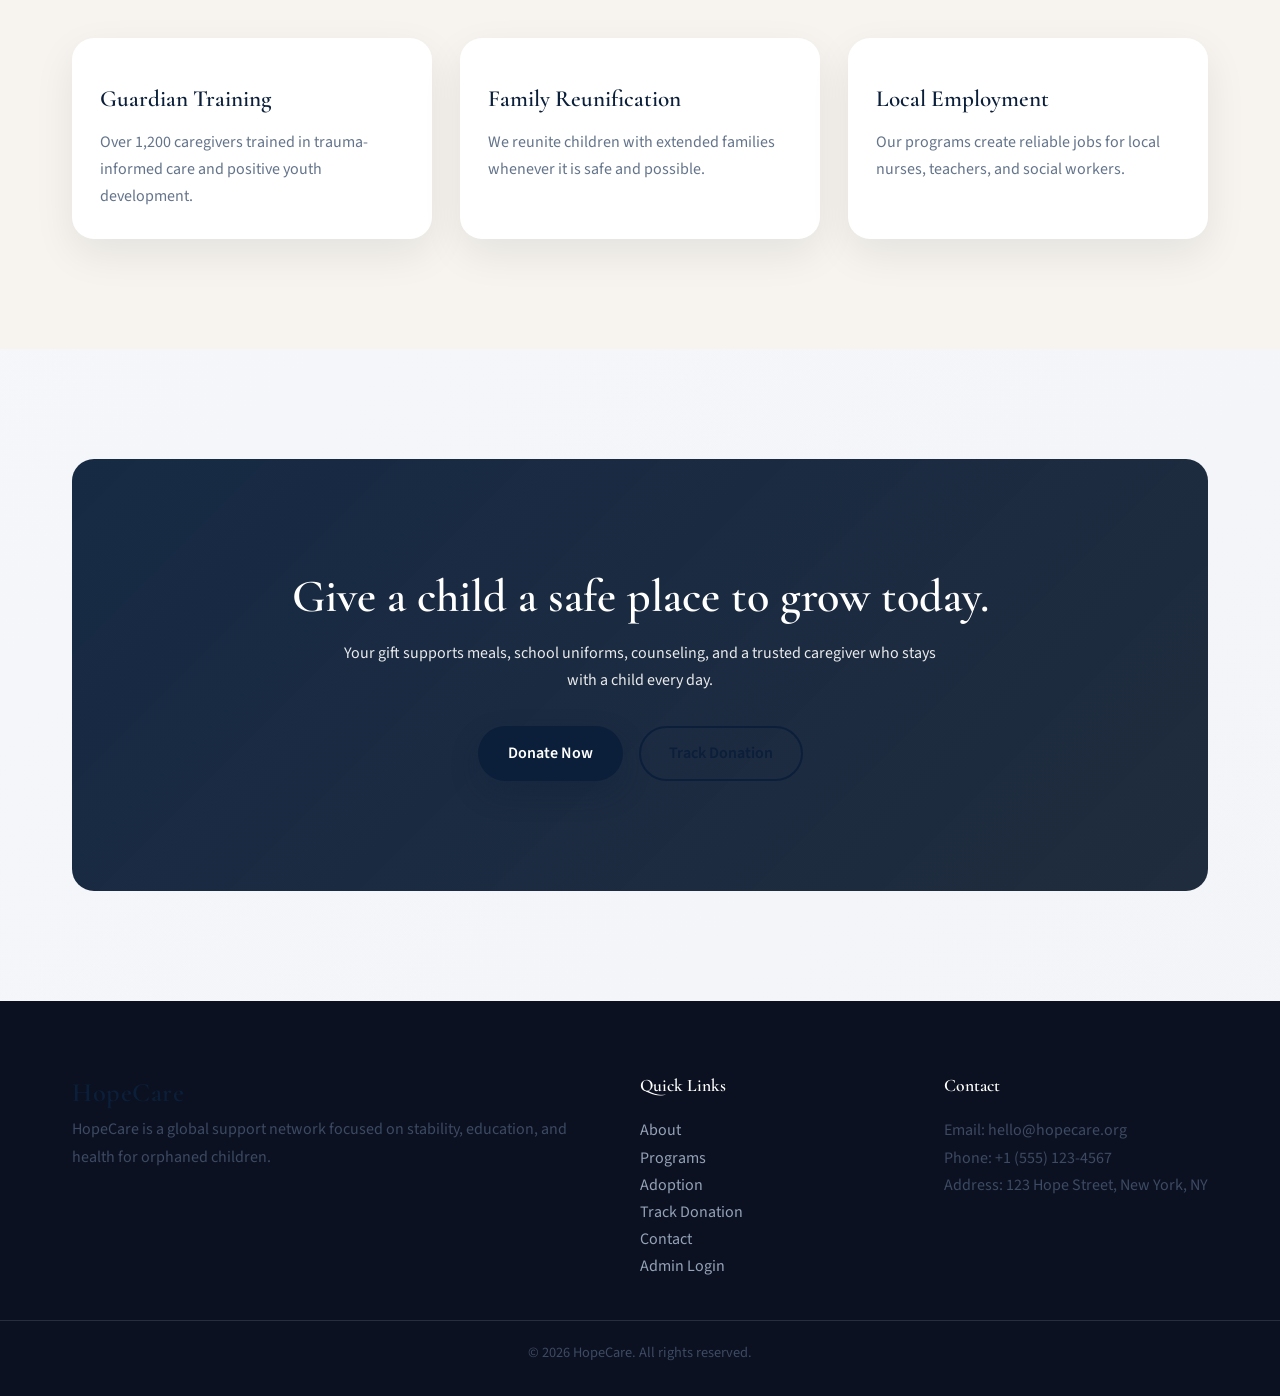
==== commit 95d881eb: "Add adoption support page and update related files - Created a new adoption.php file for submitting " ====
--- a/index.html
+++ b/index.html
@@ -8,7 +8,7 @@
     <link rel="stylesheet" href="css/style.css">
     <link rel="preconnect" href="https://fonts.googleapis.com">
     <link rel="preconnect" href="https://fonts.gstatic.com" crossorigin>
-    <link href="https://fonts.googleapis.com/css2?family=Playfair+Display:wght@400;600;700&family=Work+Sans:wght@300;400;500;600&display=swap" rel="stylesheet">
+    <link href="https://fonts.googleapis.com/css2?family=Cormorant+Garamond:wght@400;600;700&family=Source+Sans+3:wght@300;400;500;600&display=swap" rel="stylesheet">
 </head>
 <body>
     <header class="header">
@@ -19,6 +19,7 @@
                     <li><a class="active" href="index.html">Home</a></li>
                     <li><a href="about.html">About</a></li>
                     <li><a href="programs.html">Programs</a></li>
+                    <li><a href="adoption.php">Adoption</a></li>
                     <li><a href="donation-track.php">Track</a></li>
                     <li><a href="contact.php">Contact</a></li>
                 </ul>
@@ -174,8 +175,10 @@
                 <ul>
                     <li><a href="about.html">About</a></li>
                     <li><a href="programs.html">Programs</a></li>
+                    <li><a href="adoption.php">Adoption</a></li>
                     <li><a href="donation-track.php">Track Donation</a></li>
                     <li><a href="contact.php">Contact</a></li>
+                    <li><a href="admin-login.php">Admin Login</a></li>
                 </ul>
             </div>
             <div>
--- a/css/style.css
+++ b/css/style.css
@@ -1,15 +1,17 @@
 :root {
-    --ink: #0f172a;
-    --ink-soft: #334155;
+    --navy: #0b1f3a;
+    --navy-dark: #081629;
+    --slate: #3c4a63;
     --muted: #64748b;
-    --primary: #0f766e;
-    --primary-dark: #0f5e59;
-    --accent: #f59e0b;
+    --ink: #111827;
+    --mist: #eef2f7;
+    --sand: #f7f4ef;
+    --accent: #b45309;
+    --accent-soft: rgba(180, 83, 9, 0.12);
+    --border: rgba(148, 163, 184, 0.35);
     --surface: #ffffff;
-    --surface-muted: #f8fafc;
-    --border: #e2e8f0;
-    --shadow: 0 18px 45px rgba(15, 23, 42, 0.12);
-    --radius-lg: 20px;
+    --shadow: 0 20px 50px rgba(15, 23, 42, 0.12);
+    --radius-lg: 22px;
     --radius-md: 14px;
     --transition: 0.25s ease;
 }
@@ -21,10 +23,13 @@
 }
 
 body {
-    font-family: "Work Sans", sans-serif;
+    font-family: "Source Sans 3", sans-serif;
     color: var(--ink);
-    background: radial-gradient(circle at top, #fef3c7 0%, #fff 40%, #f8fafc 100%);
-    line-height: 1.65;
+    background:
+        radial-gradient(circle at 15% 15%, rgba(11, 31, 58, 0.08), transparent 55%),
+        radial-gradient(circle at 80% 5%, rgba(180, 83, 9, 0.08), transparent 45%),
+        linear-gradient(135deg, #f9fafb 0%, #f2f4f8 100%);
+    line-height: 1.7;
 }
 
 a {
@@ -43,9 +48,9 @@
 
 .container {
     width: 100%;
-    max-width: 1160px;
+    max-width: 1180px;
     margin: 0 auto;
-    padding: 0 20px;
+    padding: 0 22px;
 }
 
 .section {
@@ -53,39 +58,39 @@
 }
 
 .section-muted {
-    background: var(--surface-muted);
+    background: var(--sand);
 }
 
 .eyebrow {
     text-transform: uppercase;
-    letter-spacing: 0.2em;
-    font-size: 0.75rem;
-    font-weight: 600;
-    color: var(--primary);
+    letter-spacing: 0.22em;
+    font-size: 0.72rem;
+    font-weight: 600;
+    color: var(--accent);
 }
 
 h1, h2, h3, h4 {
-    font-family: "Playfair Display", serif;
-    font-weight: 600;
-    color: var(--ink);
+    font-family: "Cormorant Garamond", serif;
+    font-weight: 600;
+    color: var(--navy);
 }
 
 h1 {
-    font-size: clamp(2.8rem, 5vw, 4.3rem);
+    font-size: clamp(2.6rem, 5vw, 4.1rem);
     line-height: 1.05;
 }
 
 h2 {
-    font-size: clamp(2rem, 3.4vw, 3rem);
+    font-size: clamp(2rem, 3.6vw, 3rem);
     line-height: 1.2;
 }
 
 h3 {
-    font-size: 1.5rem;
+    font-size: 1.45rem;
 }
 
 p {
-    color: var(--ink-soft);
+    color: var(--slate);
 }
 
 .btn {
@@ -101,36 +106,36 @@
 }
 
 .btn-primary {
-    background: var(--primary);
-    color: #fff;
-    box-shadow: 0 10px 25px rgba(15, 118, 110, 0.28);
+    background: var(--navy);
+    color: #fff;
+    box-shadow: 0 12px 28px rgba(11, 31, 58, 0.28);
 }
 
 .btn-primary:hover {
+    background: var(--navy-dark);
     transform: translateY(-2px);
-    background: var(--primary-dark);
 }
 
 .btn-outline {
-    border-color: var(--primary);
-    color: var(--primary);
+    border-color: var(--navy);
+    color: var(--navy);
     background: transparent;
 }
 
 .btn-outline:hover {
-    background: var(--primary);
+    background: var(--navy);
     color: #fff;
 }
 
 .btn-ghost {
     border-color: var(--border);
-    color: var(--ink);
+    color: var(--navy);
     background: #fff;
 }
 
 .btn-ghost:hover {
-    border-color: var(--primary);
-    color: var(--primary);
+    border-color: var(--navy);
+    color: var(--navy);
 }
 
 .header {
@@ -139,8 +144,8 @@
     left: 0;
     width: 100%;
     z-index: 1000;
-    background: rgba(255, 255, 255, 0.92);
-    border-bottom: 1px solid rgba(226, 232, 240, 0.6);
+    background: rgba(255, 255, 255, 0.94);
+    border-bottom: 1px solid var(--border);
     backdrop-filter: blur(12px);
 }
 
@@ -148,48 +153,48 @@
     display: flex;
     align-items: center;
     justify-content: space-between;
-    padding: 18px 20px;
+    padding: 16px 22px;
 }
 
 .logo {
-    font-family: "Playfair Display", serif;
-    font-size: 1.6rem;
-    font-weight: 600;
-    color: var(--ink);
+    font-family: "Cormorant Garamond", serif;
+    font-size: 1.65rem;
+    font-weight: 600;
+    color: var(--navy);
+    letter-spacing: 0.02em;
 }
 
 .nav-list {
     display: flex;
-    gap: 24px;
+    gap: 22px;
     align-items: center;
     font-weight: 500;
 }
 
 .nav-list a {
-    color: var(--ink-soft);
+    color: var(--slate);
     transition: var(--transition);
 }
 
 .nav-list a.active,
 .nav-list a:hover {
-    color: var(--primary);
+    color: var(--navy);
 }
 
 .hero {
-    padding: 160px 0 120px;
+    padding: 170px 0 120px;
     position: relative;
-    overflow: hidden;
 }
 
 .hero::before {
     content: "";
     position: absolute;
     top: -120px;
-    right: -120px;
-    width: 300px;
-    height: 300px;
+    right: -140px;
+    width: 320px;
+    height: 320px;
     border-radius: 50%;
-    background: rgba(15, 118, 110, 0.08);
+    background: rgba(11, 31, 58, 0.08);
 }
 
 .hero-grid {
@@ -202,7 +207,7 @@
 .hero-card {
     background: #fff;
     border-radius: var(--radius-lg);
-    padding: 26px;
+    padding: 24px;
     box-shadow: var(--shadow);
 }
 
@@ -232,7 +237,7 @@
 
 .impact-strip {
     margin-top: 60px;
-    background: var(--ink);
+    background: var(--navy);
     color: #fff;
     padding: 36px 30px;
     border-radius: var(--radius-lg);
@@ -310,14 +315,14 @@
     gap: 8px;
     padding: 6px 14px;
     border-radius: 999px;
-    background: rgba(15, 118, 110, 0.12);
-    color: var(--primary);
-    font-size: 0.85rem;
+    background: var(--accent-soft);
+    color: var(--accent);
+    font-size: 0.82rem;
     font-weight: 600;
 }
 
 .cta {
-    background: linear-gradient(120deg, rgba(15, 118, 110, 0.95), rgba(15, 23, 42, 0.92)),
+    background: linear-gradient(135deg, rgba(11, 31, 58, 0.95), rgba(8, 22, 41, 0.9)),
         url("https://images.unsplash.com/photo-1524504388940-b1c1722653e1?auto=format&fit=crop&w=1600&q=80") center/cover;
     color: #fff;
     text-align: center;
@@ -344,8 +349,8 @@
 }
 
 .page-hero {
-    padding: 150px 0 80px;
-    background: linear-gradient(120deg, rgba(15, 118, 110, 0.9), rgba(15, 23, 42, 0.88)),
+    padding: 160px 0 90px;
+    background: linear-gradient(135deg, rgba(11, 31, 58, 0.95), rgba(8, 22, 41, 0.85)),
         url("https://images.unsplash.com/photo-1488521787991-ed7bbaae773c?auto=format&fit=crop&w=1600&q=80") center/cover;
     color: #fff;
     text-align: center;
@@ -382,10 +387,11 @@
 
 .timeline-item span {
     font-weight: 600;
-    color: var(--primary);
-}
-
-.contact-grid {
+    color: var(--accent);
+}
+
+.contact-grid,
+.donation-grid {
     display: grid;
     grid-template-columns: repeat(auto-fit, minmax(280px, 1fr));
     gap: 32px;
@@ -396,7 +402,7 @@
     background: #fff;
     padding: 32px;
     border-radius: var(--radius-lg);
-    box-shadow: 0 18px 45px rgba(15, 23, 42, 0.1);
+    box-shadow: var(--shadow);
 }
 
 .form-group {
@@ -407,7 +413,7 @@
     display: block;
     margin-bottom: 8px;
     font-weight: 600;
-    color: var(--ink);
+    color: var(--navy);
 }
 
 input,
@@ -429,22 +435,15 @@
 .notice {
     padding: 14px 18px;
     border-radius: 12px;
-    background: rgba(245, 158, 11, 0.15);
+    background: rgba(180, 83, 9, 0.12);
     color: #92400e;
     margin-bottom: 18px;
     font-weight: 500;
 }
 
 .inline-link {
-    color: var(--primary);
-    font-weight: 600;
-}
-
-.donation-grid {
-    display: grid;
-    grid-template-columns: repeat(auto-fit, minmax(280px, 1fr));
-    gap: 32px;
-    align-items: start;
+    color: var(--accent);
+    font-weight: 600;
 }
 
 .stack-card {
@@ -453,8 +452,8 @@
 }
 
 .tracking-card {
-    background: rgba(255, 255, 255, 0.12);
-    border: 1px solid rgba(255, 255, 255, 0.4);
+    background: rgba(255, 255, 255, 0.16);
+    border: 1px solid rgba(255, 255, 255, 0.35);
     border-radius: var(--radius-lg);
     padding: 22px 24px;
     margin: 24px auto 0;
@@ -551,7 +550,7 @@
 .sos-modal {
     position: fixed;
     inset: 0;
-    background: rgba(15, 23, 42, 0.88);
+    background: rgba(8, 22, 41, 0.88);
     display: none;
     align-items: center;
     justify-content: center;
@@ -591,19 +590,18 @@
     margin-top: 20px;
 }
 
-/* Chatbot */
 .chat-toggle {
     position: fixed;
     bottom: 24px;
     left: 24px;
-    background: var(--ink);
+    background: var(--navy);
     color: #fff;
     border: none;
     padding: 14px 18px;
     border-radius: 999px;
     font-weight: 600;
     cursor: pointer;
-    box-shadow: 0 12px 30px rgba(15, 23, 42, 0.25);
+    box-shadow: 0 12px 30px rgba(11, 31, 58, 0.25);
     z-index: 2000;
 }
 
@@ -626,7 +624,7 @@
 }
 
 .chat-header {
-    background: var(--ink);
+    background: var(--navy);
     color: #fff;
     padding: 16px;
     display: flex;
@@ -636,7 +634,7 @@
 
 .chat-header h4 {
     font-size: 1.1rem;
-    font-family: "Work Sans", sans-serif;
+    font-family: "Source Sans 3", sans-serif;
     font-weight: 600;
 }
 
@@ -667,7 +665,7 @@
 
 .chat-message.user {
     align-self: flex-end;
-    background: var(--primary);
+    background: var(--navy);
     color: #fff;
 }
 
@@ -696,6 +694,91 @@
     padding: 10px 16px;
 }
 
+.admin-shell {
+    min-height: 100vh;
+    display: flex;
+    align-items: center;
+    justify-content: center;
+    padding: 60px 20px;
+    background: linear-gradient(135deg, rgba(11, 31, 58, 0.9), rgba(8, 22, 41, 0.92)),
+        url("https://images.unsplash.com/photo-1450101499163-c8848c66ca85?auto=format&fit=crop&w=1600&q=80") center/cover;
+}
+
+.admin-card {
+    background: #fff;
+    padding: 36px;
+    border-radius: var(--radius-lg);
+    max-width: 420px;
+    width: 100%;
+    box-shadow: var(--shadow);
+}
+
+.admin-header {
+    margin-bottom: 24px;
+}
+
+.admin-form .btn {
+    width: 100%;
+}
+
+.admin-panel {
+    width: min(1200px, 100%);
+    background: #fff;
+    border-radius: var(--radius-lg);
+    padding: 36px;
+    box-shadow: var(--shadow);
+}
+
+.admin-topbar {
+    display: flex;
+    align-items: center;
+    justify-content: space-between;
+    gap: 20px;
+    margin-bottom: 24px;
+}
+
+.admin-grid {
+    display: grid;
+    gap: 30px;
+}
+
+.admin-section h2 {
+    margin-bottom: 14px;
+}
+
+.admin-table {
+    display: grid;
+    gap: 12px;
+}
+
+.admin-row {
+    display: grid;
+    grid-template-columns: 1.1fr 1.3fr 1fr 1fr 1fr 0.7fr;
+    gap: 12px;
+    align-items: center;
+    background: #f8fafc;
+    padding: 14px;
+    border-radius: 12px;
+}
+
+.admin-head {
+    background: transparent;
+    font-weight: 600;
+    color: var(--navy);
+}
+
+.admin-row input,
+.admin-row select {
+    padding: 8px 10px;
+}
+
+.admin-empty {
+    padding: 18px;
+    border-radius: 12px;
+    background: #f8fafc;
+    color: var(--muted);
+}
+
 @keyframes pulse {
     0% { box-shadow: 0 0 0 0 rgba(239, 68, 68, 0.7); }
     70% { box-shadow: 0 0 0 16px rgba(239, 68, 68, 0); }
@@ -723,14 +806,14 @@
     100% { opacity: 1; transform: translateY(0); }
 }
 
-@media (max-width: 900px) {
+@media (max-width: 980px) {
     .header .container {
         flex-direction: column;
         gap: 16px;
     }
 
     .hero {
-        padding-top: 140px;
+        padding-top: 150px;
     }
 
     .program-card {
@@ -744,9 +827,13 @@
     .footer-grid {
         grid-template-columns: 1fr;
     }
-}
-
-@media (max-width: 600px) {
+
+    .admin-row {
+        grid-template-columns: 1fr;
+    }
+}
+
+@media (max-width: 640px) {
     .nav-list {
         flex-wrap: wrap;
         justify-content: center;
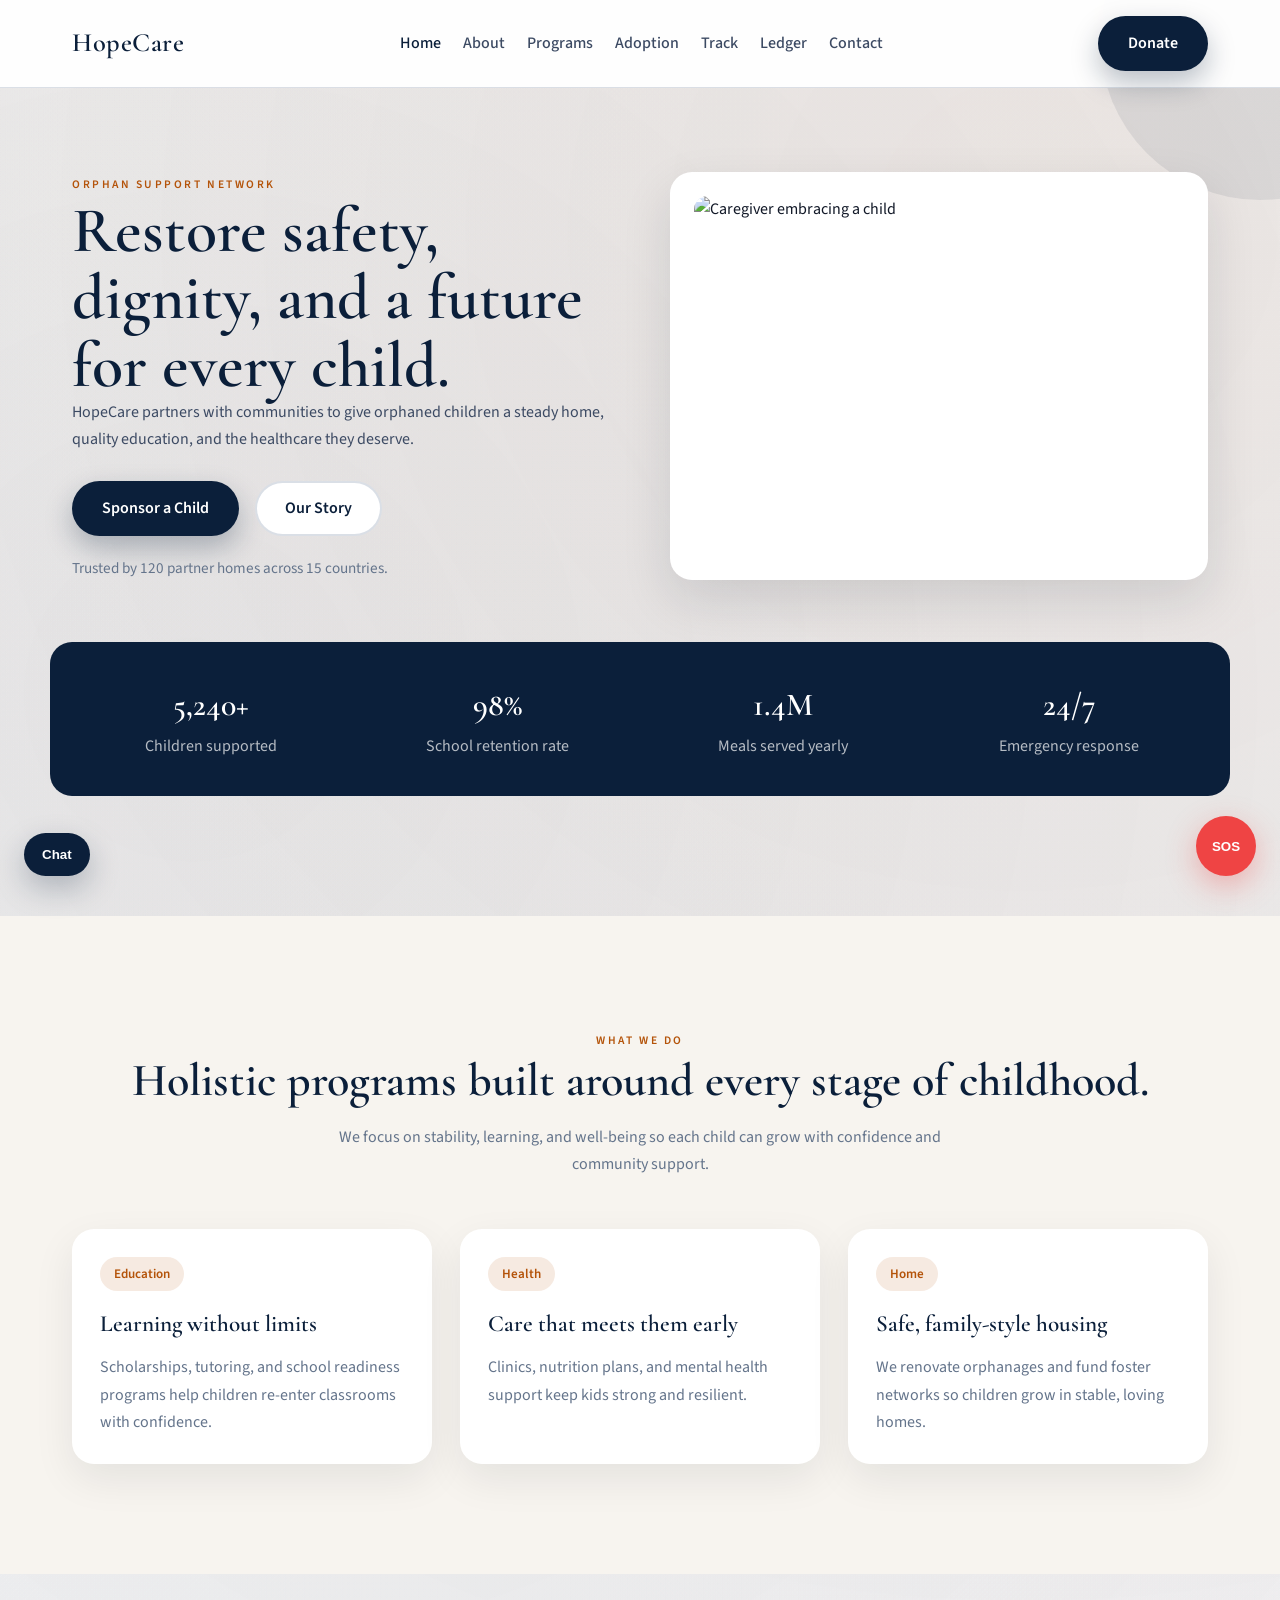
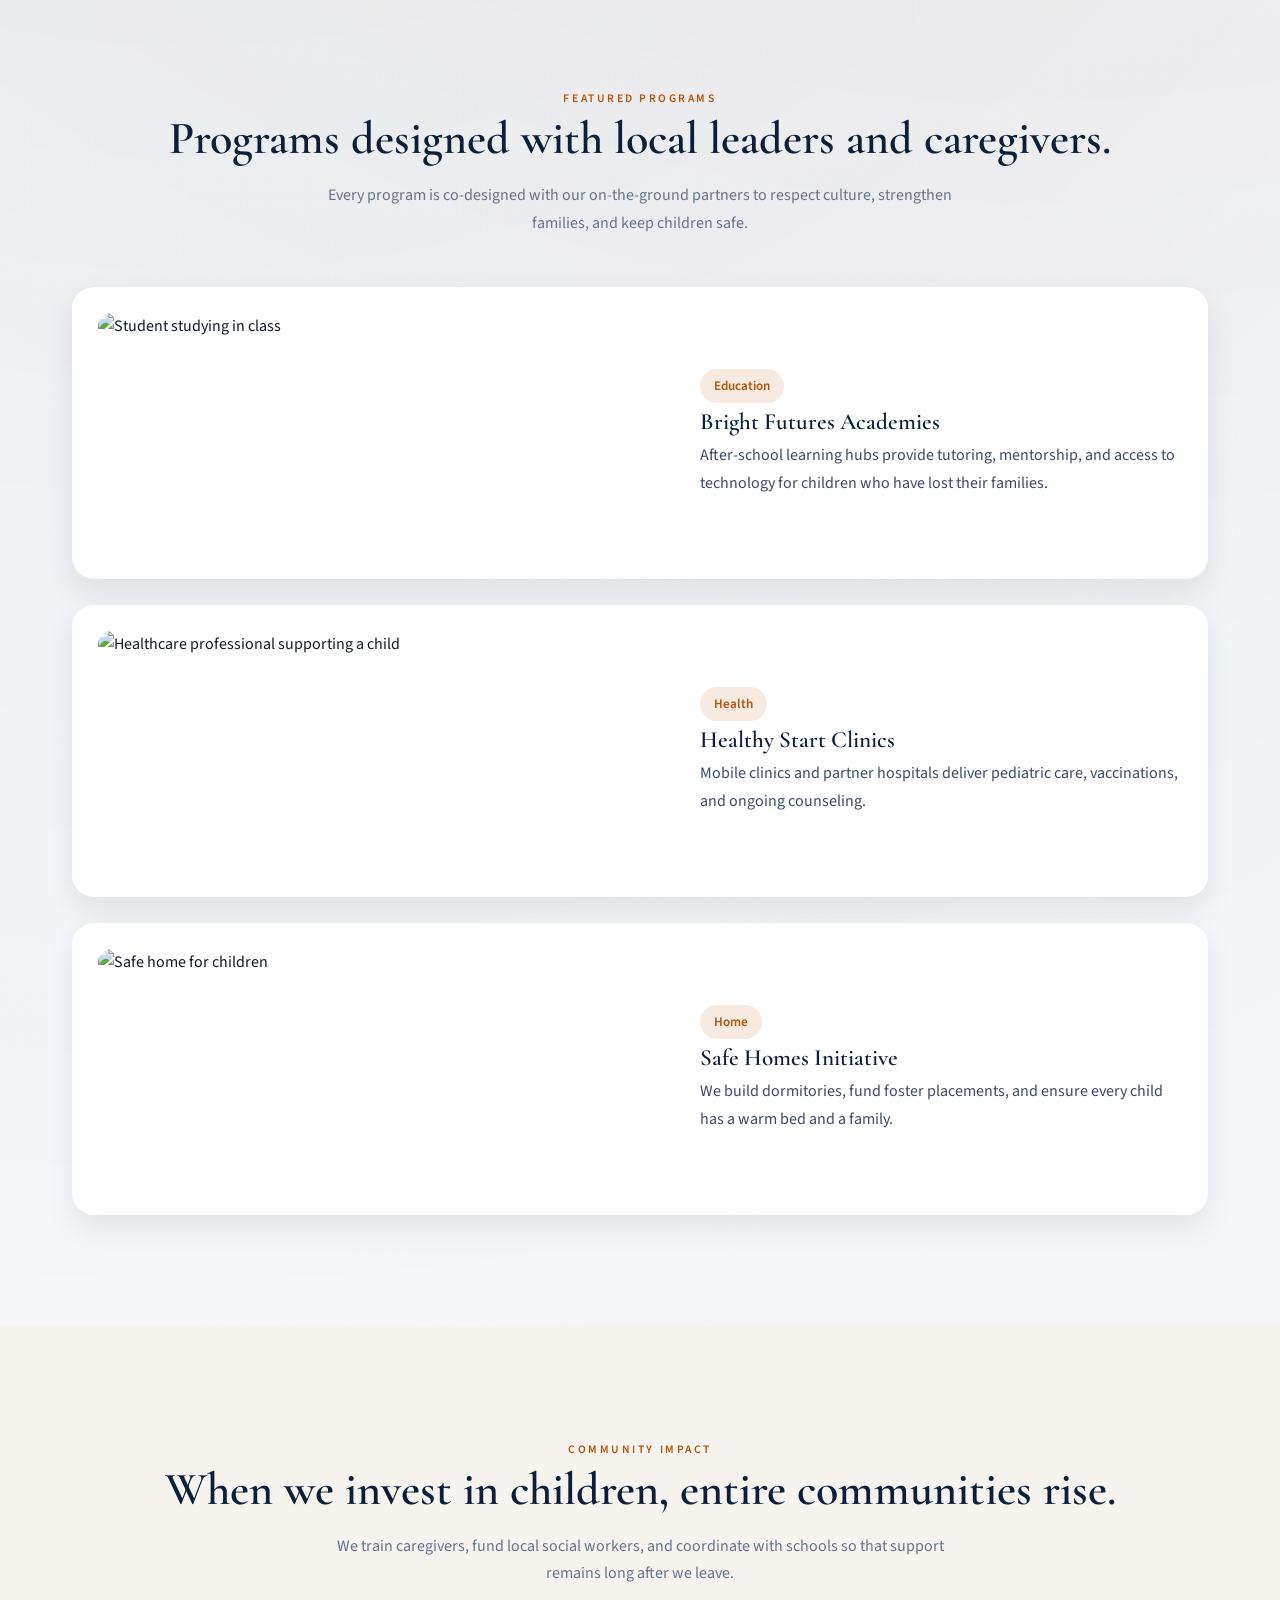
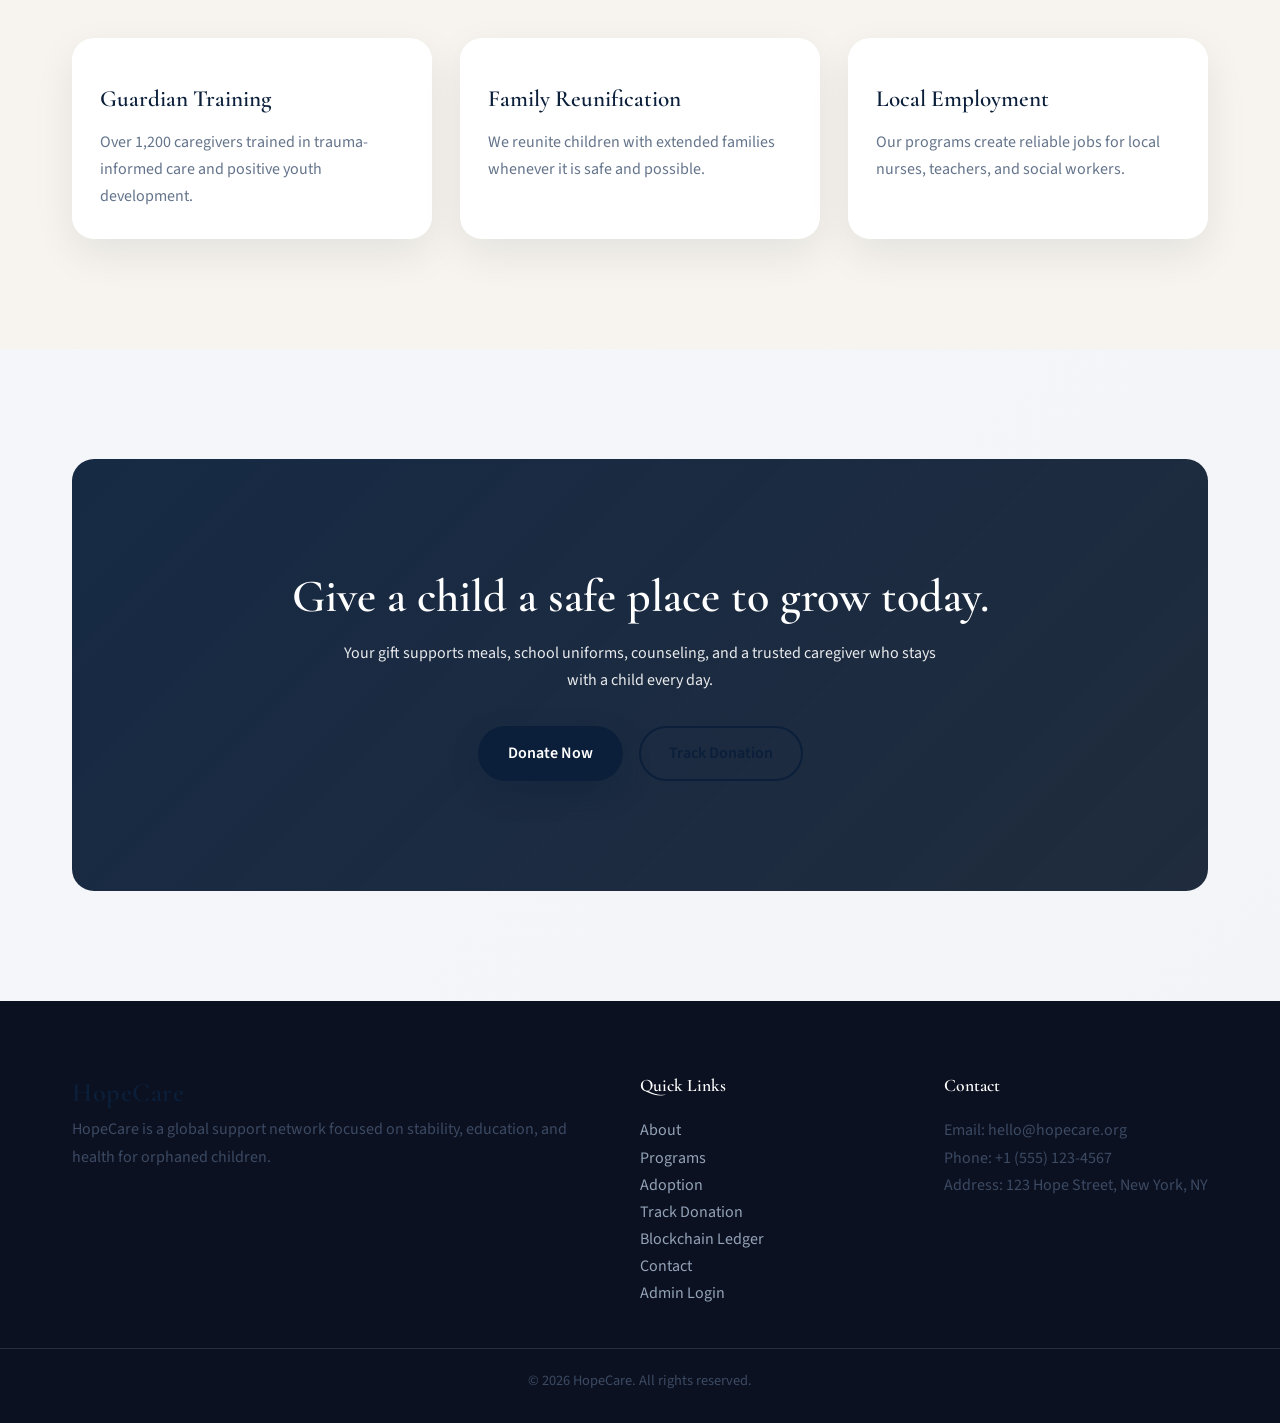
==== commit e711aae2: "The ledger implemented" ====
--- a/index.html
+++ b/index.html
@@ -21,6 +21,7 @@
                     <li><a href="programs.html">Programs</a></li>
                     <li><a href="adoption.php">Adoption</a></li>
                     <li><a href="donation-track.php">Track</a></li>
+                    <li><a href="blockchain-ledger.php">Ledger</a></li>
                     <li><a href="contact.php">Contact</a></li>
                 </ul>
             </nav>
@@ -177,6 +178,7 @@
                     <li><a href="programs.html">Programs</a></li>
                     <li><a href="adoption.php">Adoption</a></li>
                     <li><a href="donation-track.php">Track Donation</a></li>
+                    <li><a href="blockchain-ledger.php">Blockchain Ledger</a></li>
                     <li><a href="contact.php">Contact</a></li>
                     <li><a href="admin-login.php">Admin Login</a></li>
                 </ul>
--- a/css/style.css
+++ b/css/style.css
@@ -737,6 +737,12 @@
     margin-bottom: 24px;
 }
 
+.admin-actions {
+    display: flex;
+    gap: 12px;
+    flex-wrap: wrap;
+}
+
 .admin-grid {
     display: grid;
     gap: 30px;
@@ -779,6 +785,42 @@
     color: var(--muted);
 }
 
+.ledger-card {
+    background: #fff;
+    border-radius: var(--radius-lg);
+    padding: 28px;
+    box-shadow: var(--shadow);
+}
+
+.ledger-table {
+    display: grid;
+    gap: 10px;
+    margin-top: 20px;
+}
+
+.ledger-row {
+    display: grid;
+    grid-template-columns: 0.6fr 1.2fr 1fr 1fr 2.4fr;
+    gap: 12px;
+    align-items: center;
+    padding: 14px;
+    border-radius: 12px;
+    background: #f8fafc;
+}
+
+.ledger-head {
+    background: transparent;
+    font-weight: 600;
+    color: var(--navy);
+}
+
+.hash-cell {
+    font-family: "Source Sans 3", sans-serif;
+    font-size: 0.85rem;
+    word-break: break-all;
+    color: var(--slate);
+}
+
 @keyframes pulse {
     0% { box-shadow: 0 0 0 0 rgba(239, 68, 68, 0.7); }
     70% { box-shadow: 0 0 0 16px rgba(239, 68, 68, 0); }
